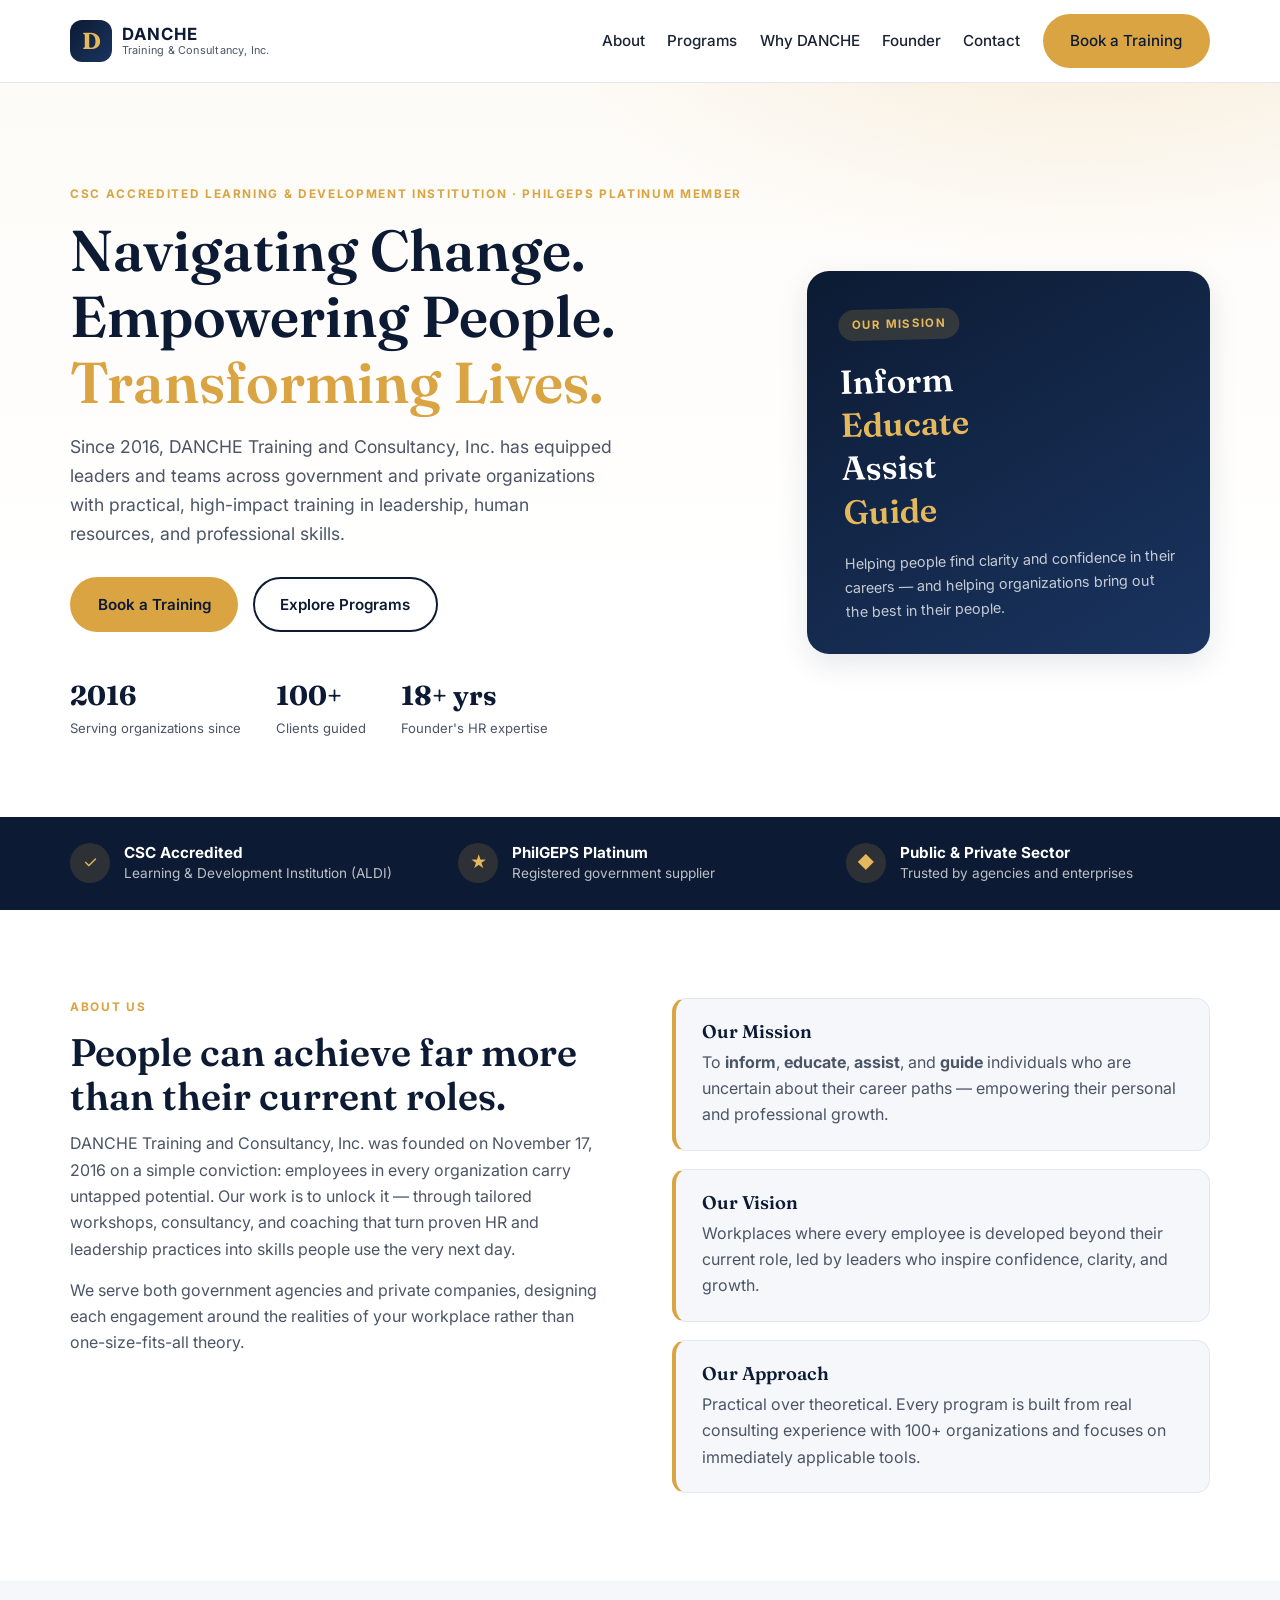
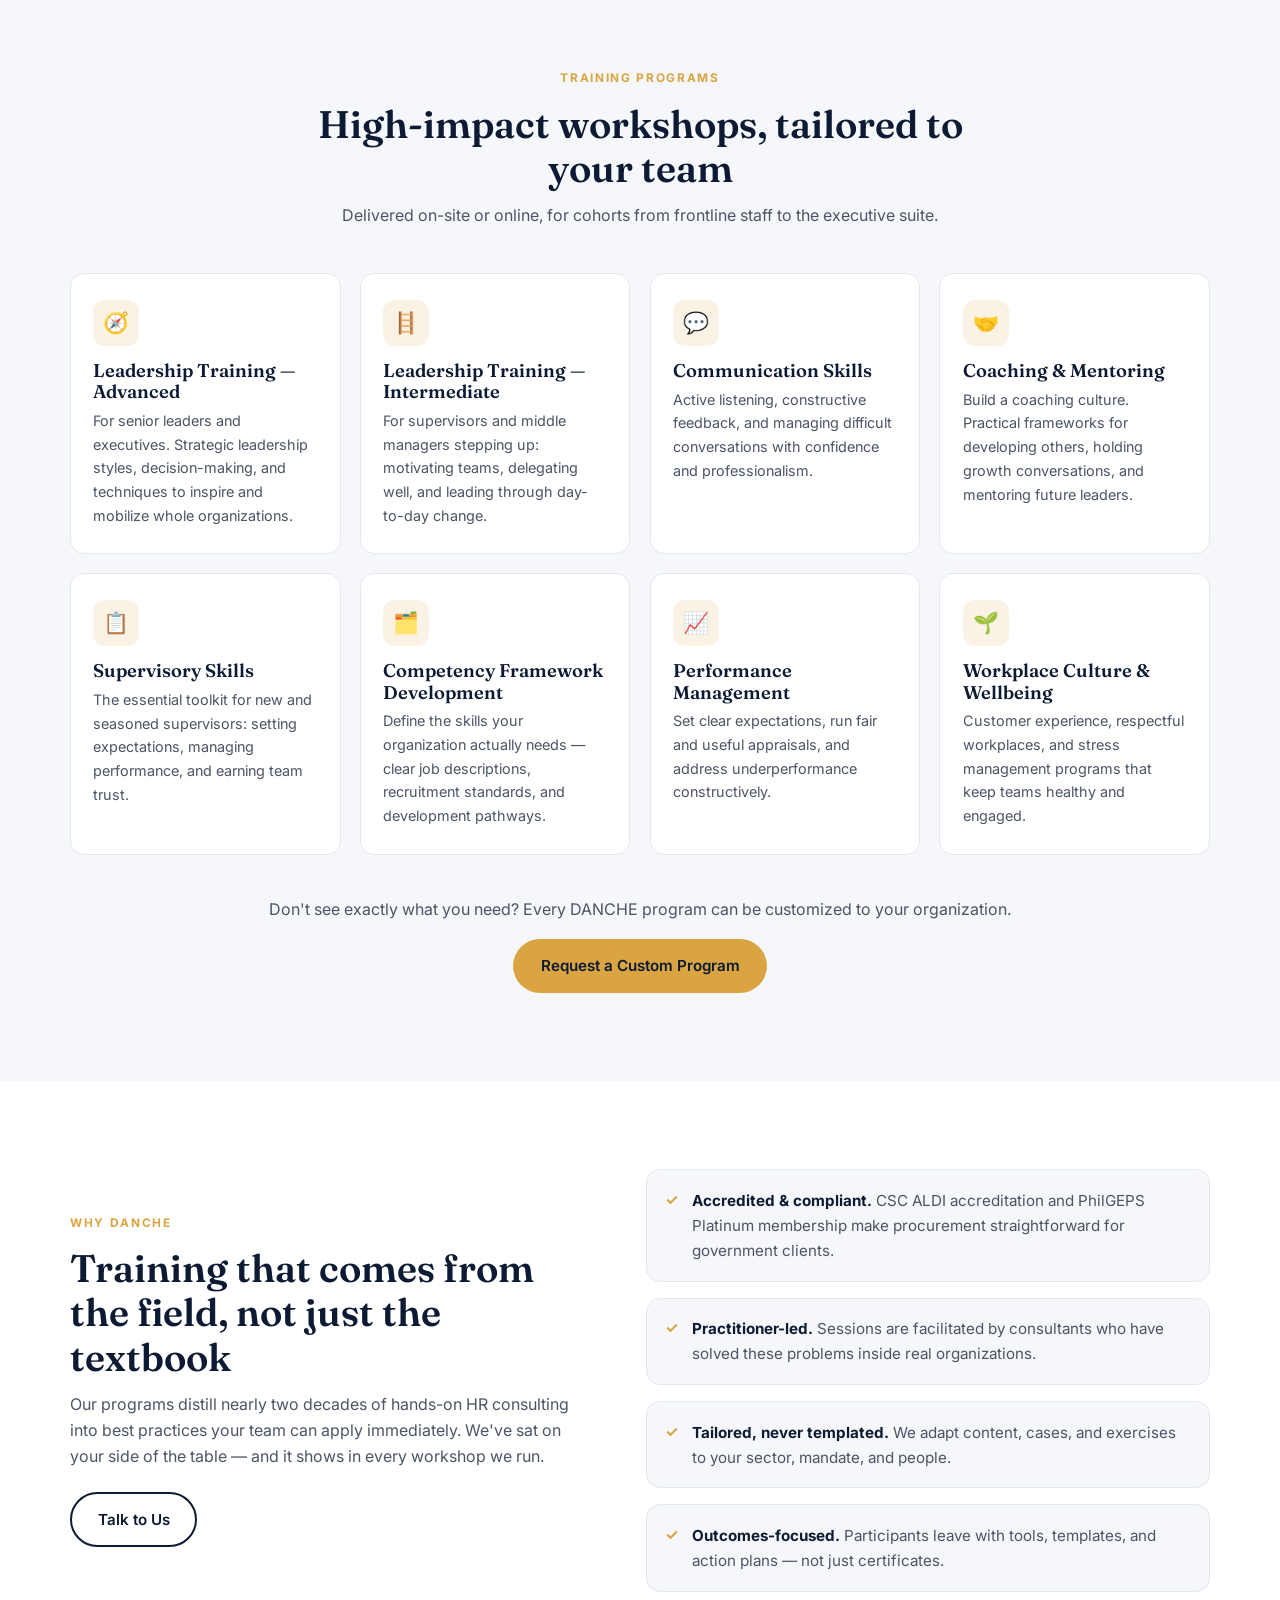
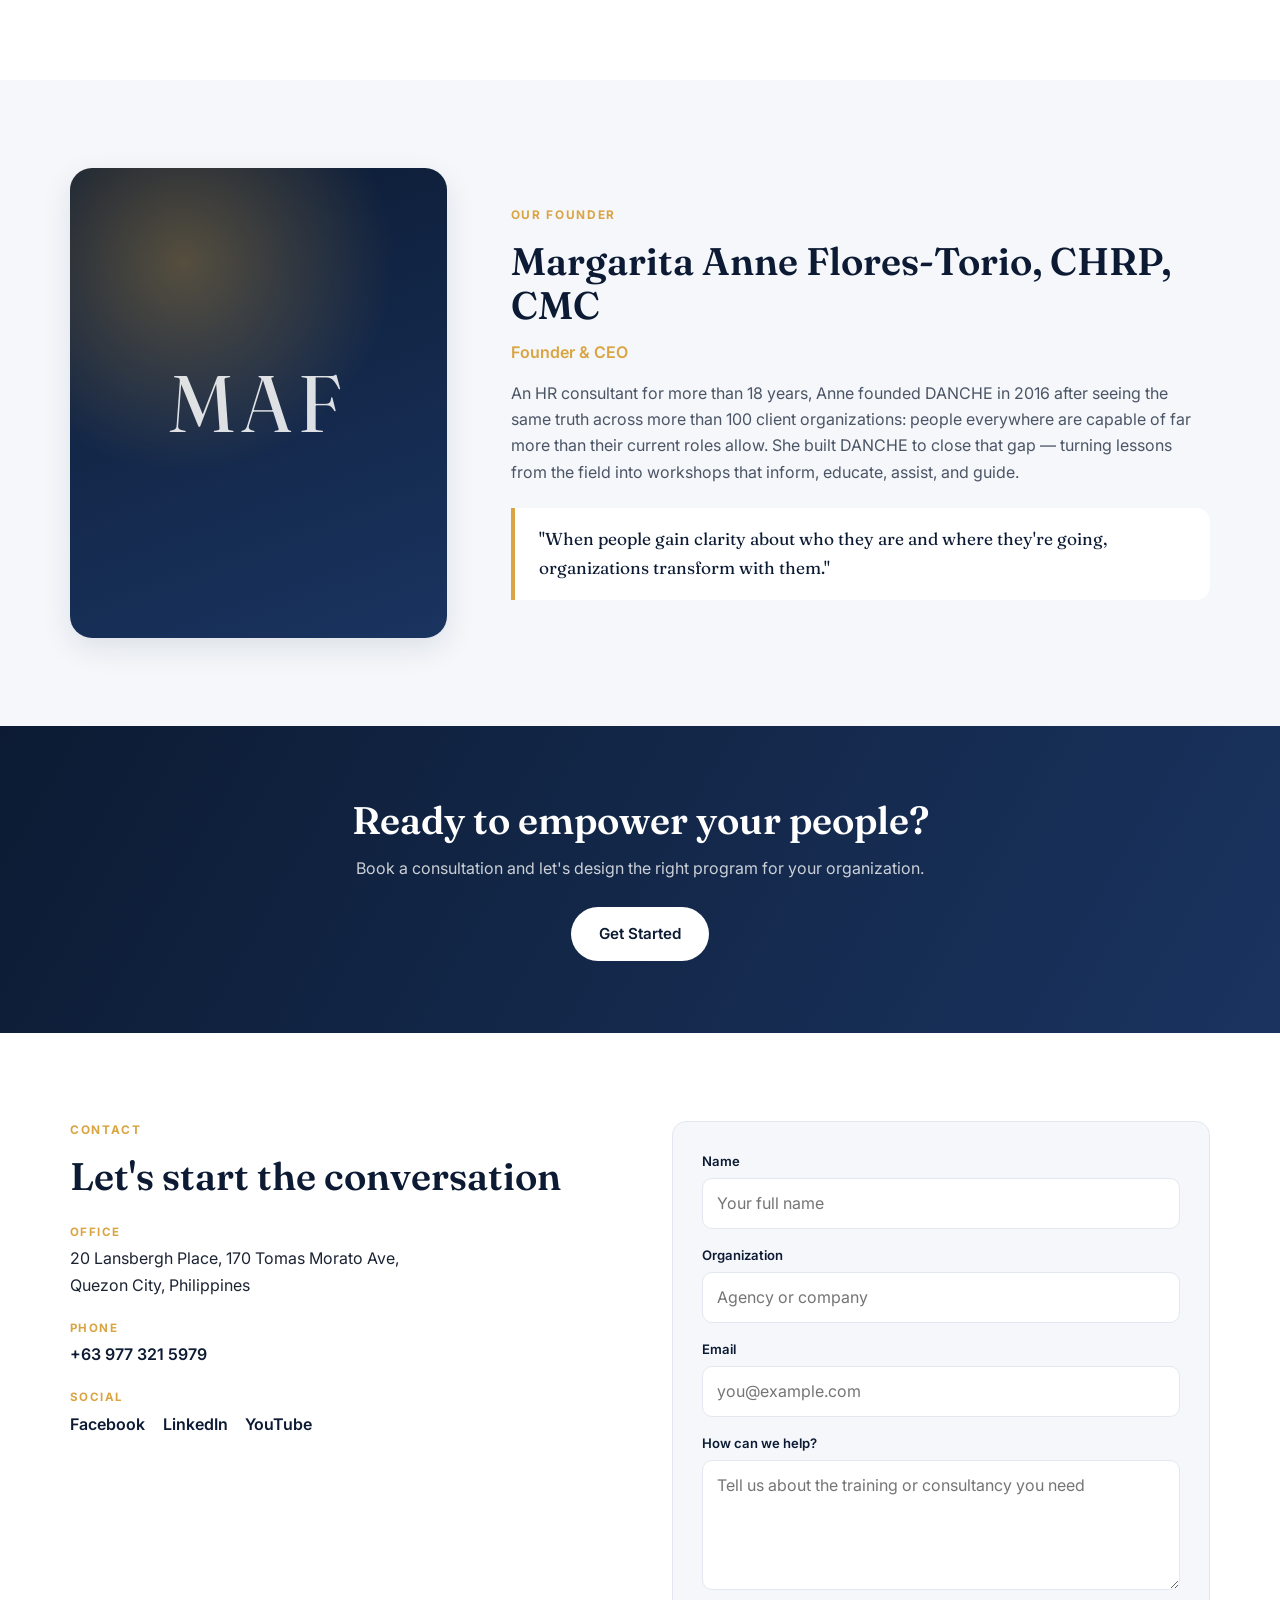
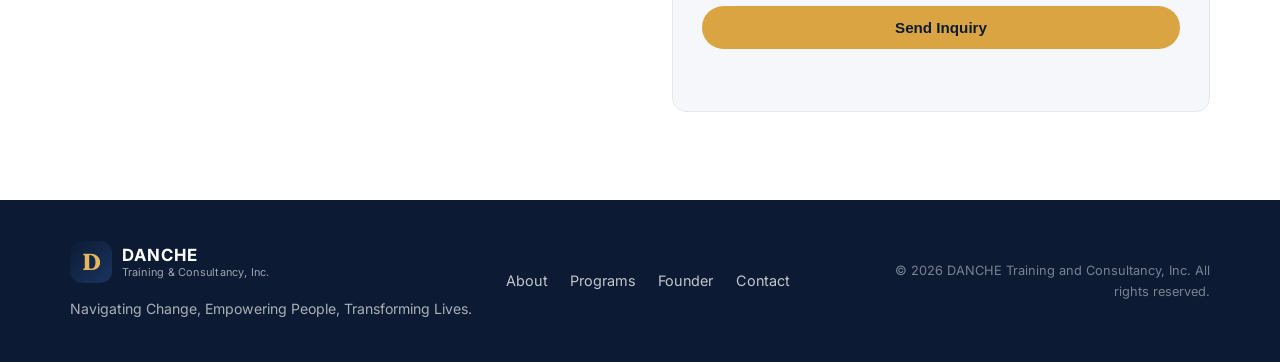
==== index.html @ 42c895ca "Recreate dancheinc.com as a modern, professional static site Rebuilds the DANCHE Training & Consulta" ====
<!DOCTYPE html>
<html lang="en">
<head>
  <meta charset="UTF-8" />
  <meta name="viewport" content="width=device-width, initial-scale=1.0" />
  <title>DANCHE Training &amp; Consultancy, Inc. — Navigating Change, Empowering People, Transforming Lives</title>
  <meta name="description" content="DANCHE Training and Consultancy, Inc. is a CSC Accredited Learning and Development Institution delivering leadership, HR, and professional skills training for government and private organizations in the Philippines since 2016." />
  <link rel="preconnect" href="https://fonts.googleapis.com" />
  <link rel="preconnect" href="https://fonts.gstatic.com" crossorigin />
  <link href="https://fonts.googleapis.com/css2?family=Fraunces:opsz,wght@9..144,500;9..144,600;9..144,700&family=Inter:wght@400;500;600;700&display=swap" rel="stylesheet" />
  <link rel="stylesheet" href="css/styles.css" />
  <link rel="icon" type="image/svg+xml" href="assets/favicon.svg" />
</head>
<body>

  <!-- ====== Header / Navigation ====== -->
  <header class="site-header" id="top">
    <div class="container nav-wrap">
      <a class="brand" href="#top" aria-label="DANCHE Training and Consultancy home">
        <span class="brand-mark" aria-hidden="true">D</span>
        <span class="brand-text">
          <strong>DANCHE</strong>
          <small>Training &amp; Consultancy, Inc.</small>
        </span>
      </a>

      <nav class="site-nav" id="site-nav" aria-label="Primary">
        <a href="#about">About</a>
        <a href="#programs">Programs</a>
        <a href="#why-danche">Why DANCHE</a>
        <a href="#founder">Founder</a>
        <a href="#contact">Contact</a>
        <a href="#contact" class="btn btn-primary nav-cta">Book a Training</a>
      </nav>

      <button class="nav-toggle" id="nav-toggle" aria-expanded="false" aria-controls="site-nav" aria-label="Toggle navigation">
        <span></span><span></span><span></span>
      </button>
    </div>
  </header>

  <main>
    <!-- ====== Hero ====== -->
    <section class="hero">
      <div class="container hero-grid">
        <div class="hero-copy reveal">
          <p class="eyebrow">CSC Accredited Learning &amp; Development Institution · PhilGEPS Platinum Member</p>
          <h1>Navigating Change.<br />Empowering People.<br /><span class="accent">Transforming Lives.</span></h1>
          <p class="lead">
            Since 2016, DANCHE Training and Consultancy, Inc. has equipped leaders and teams across
            government and private organizations with practical, high-impact training in leadership,
            human resources, and professional skills.
          </p>
          <div class="hero-actions">
            <a href="#contact" class="btn btn-primary">Book a Training</a>
            <a href="#programs" class="btn btn-ghost">Explore Programs</a>
          </div>
          <ul class="hero-stats" aria-label="Company highlights">
            <li><strong>2016</strong><span>Serving organizations since</span></li>
            <li><strong>100+</strong><span>Clients guided</span></li>
            <li><strong>18+ yrs</strong><span>Founder's HR expertise</span></li>
          </ul>
        </div>
        <div class="hero-card reveal" aria-hidden="true">
          <div class="hero-card-inner">
            <span class="hero-badge">Our Mission</span>
            <p class="hero-card-words">
              <span>Inform</span><span>Educate</span><span>Assist</span><span>Guide</span>
            </p>
            <p class="hero-card-note">Helping people find clarity and confidence in their careers — and helping organizations bring out the best in their people.</p>
          </div>
        </div>
      </div>
    </section>

    <!-- ====== Trust bar ====== -->
    <section class="trustbar" aria-label="Credentials">
      <div class="container trustbar-items">
        <div class="trust-item reveal">
          <span class="trust-icon" aria-hidden="true">✓</span>
          <p><strong>CSC Accredited</strong><br />Learning &amp; Development Institution (ALDI)</p>
        </div>
        <div class="trust-item reveal">
          <span class="trust-icon" aria-hidden="true">★</span>
          <p><strong>PhilGEPS Platinum</strong><br />Registered government supplier</p>
        </div>
        <div class="trust-item reveal">
          <span class="trust-icon" aria-hidden="true">◆</span>
          <p><strong>Public &amp; Private Sector</strong><br />Trusted by agencies and enterprises</p>
        </div>
      </div>
    </section>

    <!-- ====== About ====== -->
    <section class="section" id="about">
      <div class="container about-grid">
        <div class="reveal">
          <p class="eyebrow">About Us</p>
          <h2>People can achieve far more than their current roles.</h2>
          <p>
            DANCHE Training and Consultancy, Inc. was founded on November 17, 2016 on a simple
            conviction: employees in every organization carry untapped potential. Our work is to
            unlock it — through tailored workshops, consultancy, and coaching that turn proven HR
            and leadership practices into skills people use the very next day.
          </p>
          <p>
            We serve both government agencies and private companies, designing each engagement
            around the realities of your workplace rather than one-size-fits-all theory.
          </p>
        </div>
        <div class="mv-cards">
          <article class="mv-card reveal">
            <h3>Our Mission</h3>
            <p>To <strong>inform</strong>, <strong>educate</strong>, <strong>assist</strong>, and <strong>guide</strong> individuals who are uncertain about their career paths — empowering their personal and professional growth.</p>
          </article>
          <article class="mv-card reveal">
            <h3>Our Vision</h3>
            <p>Workplaces where every employee is developed beyond their current role, led by leaders who inspire confidence, clarity, and growth.</p>
          </article>
          <article class="mv-card reveal">
            <h3>Our Approach</h3>
            <p>Practical over theoretical. Every program is built from real consulting experience with 100+ organizations and focuses on immediately applicable tools.</p>
          </article>
        </div>
      </div>
    </section>

    <!-- ====== Programs ====== -->
    <section class="section section-alt" id="programs">
      <div class="container">
        <div class="section-head reveal">
          <p class="eyebrow">Training Programs</p>
          <h2>High-impact workshops, tailored to your team</h2>
          <p class="section-sub">Delivered on-site or online, for cohorts from frontline staff to the executive suite.</p>
        </div>

        <div class="program-grid">
          <article class="program-card reveal">
            <span class="program-icon" aria-hidden="true">🧭</span>
            <h3>Leadership Training — Advanced</h3>
            <p>For senior leaders and executives. Strategic leadership styles, decision-making, and techniques to inspire and mobilize whole organizations.</p>
          </article>
          <article class="program-card reveal">
            <span class="program-icon" aria-hidden="true">🪜</span>
            <h3>Leadership Training — Intermediate</h3>
            <p>For supervisors and middle managers stepping up: motivating teams, delegating well, and leading through day-to-day change.</p>
          </article>
          <article class="program-card reveal">
            <span class="program-icon" aria-hidden="true">💬</span>
            <h3>Communication Skills</h3>
            <p>Active listening, constructive feedback, and managing difficult conversations with confidence and professionalism.</p>
          </article>
          <article class="program-card reveal">
            <span class="program-icon" aria-hidden="true">🤝</span>
            <h3>Coaching &amp; Mentoring</h3>
            <p>Build a coaching culture. Practical frameworks for developing others, holding growth conversations, and mentoring future leaders.</p>
          </article>
          <article class="program-card reveal">
            <span class="program-icon" aria-hidden="true">📋</span>
            <h3>Supervisory Skills</h3>
            <p>The essential toolkit for new and seasoned supervisors: setting expectations, managing performance, and earning team trust.</p>
          </article>
          <article class="program-card reveal">
            <span class="program-icon" aria-hidden="true">🗂️</span>
            <h3>Competency Framework Development</h3>
            <p>Define the skills your organization actually needs — clear job descriptions, recruitment standards, and development pathways.</p>
          </article>
          <article class="program-card reveal">
            <span class="program-icon" aria-hidden="true">📈</span>
            <h3>Performance Management</h3>
            <p>Set clear expectations, run fair and useful appraisals, and address underperformance constructively.</p>
          </article>
          <article class="program-card reveal">
            <span class="program-icon" aria-hidden="true">🌱</span>
            <h3>Workplace Culture &amp; Wellbeing</h3>
            <p>Customer experience, respectful workplaces, and stress management programs that keep teams healthy and engaged.</p>
          </article>
        </div>

        <div class="section-cta reveal">
          <p>Don't see exactly what you need? Every DANCHE program can be customized to your organization.</p>
          <a href="#contact" class="btn btn-primary">Request a Custom Program</a>
        </div>
      </div>
    </section>

    <!-- ====== Why DANCHE ====== -->
    <section class="section" id="why-danche">
      <div class="container why-grid">
        <div class="reveal">
          <p class="eyebrow">Why DANCHE</p>
          <h2>Training that comes from the field, not just the textbook</h2>
          <p>
            Our programs distill nearly two decades of hands-on HR consulting into best practices
            your team can apply immediately. We've sat on your side of the table — and it shows in
            every workshop we run.
          </p>
          <a href="#contact" class="btn btn-ghost">Talk to Us</a>
        </div>
        <ul class="why-list">
          <li class="reveal"><strong>Accredited &amp; compliant.</strong> CSC ALDI accreditation and PhilGEPS Platinum membership make procurement straightforward for government clients.</li>
          <li class="reveal"><strong>Practitioner-led.</strong> Sessions are facilitated by consultants who have solved these problems inside real organizations.</li>
          <li class="reveal"><strong>Tailored, never templated.</strong> We adapt content, cases, and exercises to your sector, mandate, and people.</li>
          <li class="reveal"><strong>Outcomes-focused.</strong> Participants leave with tools, templates, and action plans — not just certificates.</li>
        </ul>
      </div>
    </section>

    <!-- ====== Founder ====== -->
    <section class="section section-alt" id="founder">
      <div class="container founder-grid">
        <div class="founder-photo reveal" aria-hidden="true">
          <div class="founder-initials">MAF</div>
        </div>
        <div class="reveal">
          <p class="eyebrow">Our Founder</p>
          <h2>Margarita Anne Flores-Torio, CHRP, CMC</h2>
          <p class="founder-role">Founder &amp; CEO</p>
          <p>
            An HR consultant for more than 18 years, Anne founded DANCHE in 2016 after seeing the
            same truth across more than 100 client organizations: people everywhere are capable of
            far more than their current roles allow. She built DANCHE to close that gap — turning
            lessons from the field into workshops that inform, educate, assist, and guide.
          </p>
          <blockquote class="founder-quote">
            "When people gain clarity about who they are and where they're going, organizations transform with them."
          </blockquote>
        </div>
      </div>
    </section>

    <!-- ====== CTA band ====== -->
    <section class="cta-band">
      <div class="container cta-band-inner reveal">
        <h2>Ready to empower your people?</h2>
        <p>Book a consultation and let's design the right program for your organization.</p>
        <a href="#contact" class="btn btn-light">Get Started</a>
      </div>
    </section>

    <!-- ====== Contact ====== -->
    <section class="section" id="contact">
      <div class="container contact-grid">
        <div class="reveal">
          <p class="eyebrow">Contact</p>
          <h2>Let's start the conversation</h2>
          <ul class="contact-list">
            <li>
              <span class="contact-label">Office</span>
              <span>20 Lansbergh Place, 170 Tomas Morato Ave,<br />Quezon City, Philippines</span>
            </li>
            <li>
              <span class="contact-label">Phone</span>
              <a href="tel:+639773215979">+63 977 321 5979</a>
            </li>
            <li>
              <span class="contact-label">Social</span>
              <span class="contact-social">
                <a href="https://www.facebook.com/dancheinc/" target="_blank" rel="noopener">Facebook</a>
                <a href="https://ph.linkedin.com/company/danche-training-and-consultancy-inc" target="_blank" rel="noopener">LinkedIn</a>
                <a href="https://www.youtube.com/@danchetrainingandconsultan1624" target="_blank" rel="noopener">YouTube</a>
              </span>
            </li>
          </ul>
        </div>

        <form class="contact-form reveal" id="contact-form" novalidate>
          <div class="form-row">
            <label for="cf-name">Name</label>
            <input id="cf-name" name="name" type="text" autocomplete="name" required placeholder="Your full name" />
          </div>
          <div class="form-row">
            <label for="cf-org">Organization</label>
            <input id="cf-org" name="organization" type="text" autocomplete="organization" placeholder="Agency or company" />
          </div>
          <div class="form-row">
            <label for="cf-email">Email</label>
            <input id="cf-email" name="email" type="email" autocomplete="email" required placeholder="you@example.com" />
          </div>
          <div class="form-row">
            <label for="cf-message">How can we help?</label>
            <textarea id="cf-message" name="message" rows="4" required placeholder="Tell us about the training or consultancy you need"></textarea>
          </div>
          <button type="submit" class="btn btn-primary btn-block">Send Inquiry</button>
          <p class="form-status" id="form-status" role="status" aria-live="polite"></p>
        </form>
      </div>
    </section>
  </main>

  <!-- ====== Footer ====== -->
  <footer class="site-footer">
    <div class="container footer-grid">
      <div>
        <a class="brand brand-footer" href="#top">
          <span class="brand-mark" aria-hidden="true">D</span>
          <span class="brand-text"><strong>DANCHE</strong><small>Training &amp; Consultancy, Inc.</small></span>
        </a>
        <p class="footer-tagline">Navigating Change, Empowering People, Transforming Lives.</p>
      </div>
      <nav class="footer-nav" aria-label="Footer">
        <a href="#about">About</a>
        <a href="#programs">Programs</a>
        <a href="#founder">Founder</a>
        <a href="#contact">Contact</a>
      </nav>
      <p class="footer-legal">© <span id="year"></span> DANCHE Training and Consultancy, Inc. All rights reserved.</p>
    </div>
  </footer>

  <script src="js/main.js"></script>
</body>
</html>
---- css/styles.css ----
/* ==========================================================================
   DANCHE Training & Consultancy — modern redesign
   ========================================================================== */

:root {
  --navy-900: #0c1b33;
  --navy-800: #122647;
  --navy-700: #1a3460;
  --gold-500: #d9a441;
  --gold-400: #e6b85c;
  --ink: #1c2333;
  --ink-soft: #4b5565;
  --paper: #ffffff;
  --paper-alt: #f5f7fb;
  --line: #e3e8f0;
  --radius: 14px;
  --shadow: 0 10px 30px rgba(12, 27, 51, 0.10);
  --font-display: "Fraunces", Georgia, serif;
  --font-body: "Inter", system-ui, -apple-system, sans-serif;
}

* { box-sizing: border-box; margin: 0; padding: 0; }

html { scroll-behavior: smooth; }

body {
  font-family: var(--font-body);
  color: var(--ink);
  background: var(--paper);
  line-height: 1.65;
  -webkit-font-smoothing: antialiased;
}

img { max-width: 100%; display: block; }

.container {
  width: min(1140px, 92%);
  margin-inline: auto;
}

/* ---------- Typography ---------- */

h1, h2, h3 {
  font-family: var(--font-display);
  line-height: 1.15;
  color: var(--navy-900);
  font-weight: 600;
}

h1 { font-size: clamp(2.2rem, 5vw, 3.6rem); }
h2 { font-size: clamp(1.6rem, 3.4vw, 2.4rem); margin-bottom: 0.75rem; }
h3 { font-size: 1.15rem; margin-bottom: 0.4rem; }

p { color: var(--ink-soft); }
p + p { margin-top: 0.9rem; }

.eyebrow {
  text-transform: uppercase;
  letter-spacing: 0.14em;
  font-size: 0.74rem;
  font-weight: 700;
  color: var(--gold-500);
  margin-bottom: 0.8rem;
}

.accent { color: var(--gold-500); }

.lead { font-size: 1.1rem; margin-top: 1rem; max-width: 34rem; }

/* ---------- Buttons ---------- */

.btn {
  display: inline-block;
  padding: 0.8rem 1.6rem;
  border-radius: 999px;
  font-weight: 600;
  font-size: 0.95rem;
  text-decoration: none;
  border: 2px solid transparent;
  cursor: pointer;
  transition: transform 0.15s ease, box-shadow 0.15s ease, background 0.15s ease, color 0.15s ease;
}

.btn:hover { transform: translateY(-2px); }

.btn-primary {
  background: var(--gold-500);
  color: var(--navy-900);
}
.btn-primary:hover { background: var(--gold-400); box-shadow: 0 8px 20px rgba(217, 164, 65, 0.35); }

.btn-ghost {
  border-color: var(--navy-900);
  color: var(--navy-900);
  background: transparent;
}
.btn-ghost:hover { background: var(--navy-900); color: #fff; }

.btn-light {
  background: #fff;
  color: var(--navy-900);
}
.btn-light:hover { box-shadow: 0 8px 20px rgba(255, 255, 255, 0.25); }

.btn-block { width: 100%; border: 0; }

/* ---------- Header / nav ---------- */

.site-header {
  position: sticky;
  top: 0;
  z-index: 50;
  background: rgba(255, 255, 255, 0.92);
  backdrop-filter: blur(10px);
  border-bottom: 1px solid var(--line);
}

.nav-wrap {
  display: flex;
  align-items: center;
  justify-content: space-between;
  padding-block: 0.85rem;
  gap: 1rem;
}

.brand {
  display: flex;
  align-items: center;
  gap: 0.6rem;
  text-decoration: none;
  color: var(--navy-900);
}

.brand-mark {
  display: grid;
  place-items: center;
  width: 42px;
  height: 42px;
  border-radius: 12px;
  background: linear-gradient(135deg, var(--navy-900), var(--navy-700));
  color: var(--gold-400);
  font-family: var(--font-display);
  font-size: 1.45rem;
  font-weight: 700;
}

.brand-text { display: flex; flex-direction: column; line-height: 1.15; }
.brand-text strong { letter-spacing: 0.06em; font-size: 1.05rem; }
.brand-text small { font-size: 0.68rem; color: var(--ink-soft); letter-spacing: 0.02em; }

.site-nav {
  display: flex;
  align-items: center;
  gap: 1.4rem;
}

.site-nav a {
  text-decoration: none;
  color: var(--ink);
  font-weight: 500;
  font-size: 0.95rem;
}
.site-nav a:hover { color: var(--gold-500); }

.nav-cta { color: var(--navy-900) !important; }

.nav-toggle {
  display: none;
  flex-direction: column;
  gap: 5px;
  background: none;
  border: 0;
  padding: 6px;
  cursor: pointer;
}
.nav-toggle span {
  width: 24px;
  height: 2.5px;
  background: var(--navy-900);
  border-radius: 2px;
  transition: transform 0.2s ease, opacity 0.2s ease;
}

/* ---------- Hero ---------- */

.hero {
  background:
    radial-gradient(900px 420px at 85% -10%, rgba(217, 164, 65, 0.16), transparent 60%),
    linear-gradient(180deg, #fdfbf7 0%, #ffffff 70%);
  padding: clamp(3.5rem, 8vw, 6.5rem) 0 clamp(3rem, 6vw, 5rem);
}

.hero-grid {
  display: grid;
  grid-template-columns: 1.25fr 0.75fr;
  gap: clamp(2rem, 5vw, 4rem);
  align-items: center;
}

.hero-actions {
  display: flex;
  flex-wrap: wrap;
  gap: 0.9rem;
  margin-top: 1.8rem;
}

.hero-stats {
  display: flex;
  gap: 2.2rem;
  list-style: none;
  margin-top: 2.6rem;
  flex-wrap: wrap;
}

.hero-stats li { display: flex; flex-direction: column; }
.hero-stats strong {
  font-family: var(--font-display);
  font-size: 1.7rem;
  color: var(--navy-900);
}
.hero-stats span { font-size: 0.82rem; color: var(--ink-soft); }

.hero-card {
  background: linear-gradient(150deg, var(--navy-900), var(--navy-700));
  border-radius: 22px;
  padding: 2.2rem;
  box-shadow: var(--shadow);
  transform: rotate(1.5deg);
}

.hero-card-inner { transform: rotate(-1.5deg); }

.hero-badge {
  display: inline-block;
  background: rgba(217, 164, 65, 0.18);
  color: var(--gold-400);
  font-size: 0.72rem;
  font-weight: 700;
  letter-spacing: 0.12em;
  text-transform: uppercase;
  padding: 0.35rem 0.85rem;
  border-radius: 999px;
}

.hero-card-words {
  display: flex;
  flex-direction: column;
  margin: 1.2rem 0;
}

.hero-card-words span {
  font-family: var(--font-display);
  font-size: clamp(1.6rem, 2.6vw, 2.1rem);
  font-weight: 600;
  color: #fff;
  line-height: 1.3;
}
.hero-card-words span:nth-child(even) { color: var(--gold-400); }

.hero-card-note { color: rgba(255, 255, 255, 0.75); font-size: 0.9rem; }

/* ---------- Trust bar ---------- */

.trustbar {
  background: var(--navy-900);
  padding: 1.6rem 0;
}

.trustbar-items {
  display: grid;
  grid-template-columns: repeat(3, 1fr);
  gap: 1.5rem;
}

.trust-item {
  display: flex;
  align-items: center;
  gap: 0.9rem;
}

.trust-icon {
  display: grid;
  place-items: center;
  width: 40px;
  height: 40px;
  flex: none;
  border-radius: 50%;
  background: rgba(217, 164, 65, 0.16);
  color: var(--gold-400);
  font-size: 1.05rem;
}

.trust-item p { color: rgba(255, 255, 255, 0.72); font-size: 0.85rem; line-height: 1.45; }
.trust-item strong { color: #fff; font-size: 0.95rem; }

/* ---------- Sections ---------- */

.section { padding: clamp(3.5rem, 7vw, 5.5rem) 0; }
.section-alt { background: var(--paper-alt); }

.section-head {
  max-width: 46rem;
  margin: 0 auto 2.8rem;
  text-align: center;
}
.section-sub { margin-top: 0.4rem; }

.section-cta {
  text-align: center;
  margin-top: 2.6rem;
}
.section-cta p { margin-bottom: 1rem; }

/* ---------- About ---------- */

.about-grid {
  display: grid;
  grid-template-columns: 1fr 1fr;
  gap: clamp(2rem, 5vw, 4rem);
  align-items: start;
}

.mv-cards { display: grid; gap: 1.1rem; }

.mv-card {
  background: var(--paper-alt);
  border: 1px solid var(--line);
  border-left: 4px solid var(--gold-500);
  border-radius: var(--radius);
  padding: 1.4rem 1.6rem;
}

/* ---------- Programs ---------- */

.program-grid {
  display: grid;
  grid-template-columns: repeat(4, 1fr);
  gap: 1.2rem;
}

.program-card {
  background: #fff;
  border: 1px solid var(--line);
  border-radius: var(--radius);
  padding: 1.6rem 1.4rem;
  transition: transform 0.2s ease, box-shadow 0.2s ease;
}

.program-card:hover {
  transform: translateY(-5px);
  box-shadow: var(--shadow);
}

.program-icon {
  display: inline-grid;
  place-items: center;
  width: 46px;
  height: 46px;
  border-radius: 12px;
  background: rgba(217, 164, 65, 0.14);
  font-size: 1.3rem;
  margin-bottom: 0.9rem;
}

.program-card p { font-size: 0.9rem; }

/* ---------- Why DANCHE ---------- */

.why-grid {
  display: grid;
  grid-template-columns: 1fr 1.1fr;
  gap: clamp(2rem, 5vw, 4rem);
  align-items: center;
}

.why-grid .btn { margin-top: 1.4rem; }

.why-list {
  list-style: none;
  display: grid;
  gap: 1rem;
}

.why-list li {
  background: var(--paper-alt);
  border: 1px solid var(--line);
  border-radius: var(--radius);
  padding: 1.1rem 1.4rem;
  color: var(--ink-soft);
  font-size: 0.95rem;
  position: relative;
  padding-left: 2.8rem;
}

.why-list li::before {
  content: "✓";
  position: absolute;
  left: 1.1rem;
  top: 1.05rem;
  color: var(--gold-500);
  font-weight: 700;
}

.why-list strong { color: var(--navy-900); }

/* ---------- Founder ---------- */

.founder-grid {
  display: grid;
  grid-template-columns: 0.7fr 1.3fr;
  gap: clamp(2rem, 5vw, 4rem);
  align-items: center;
}

.founder-photo {
  aspect-ratio: 4 / 5;
  border-radius: 22px;
  background:
    radial-gradient(300px 300px at 30% 20%, rgba(217, 164, 65, 0.35), transparent 70%),
    linear-gradient(160deg, var(--navy-900), var(--navy-700));
  display: grid;
  place-items: center;
  box-shadow: var(--shadow);
}

.founder-initials {
  font-family: var(--font-display);
  font-size: clamp(3rem, 7vw, 5rem);
  color: rgba(255, 255, 255, 0.85);
  letter-spacing: 0.08em;
}

.founder-role {
  font-weight: 600;
  color: var(--gold-500);
  margin-bottom: 0.9rem;
}

.founder-quote {
  margin-top: 1.4rem;
  padding: 1.1rem 1.5rem;
  border-left: 4px solid var(--gold-500);
  background: #fff;
  border-radius: 0 var(--radius) var(--radius) 0;
  font-family: var(--font-display);
  font-size: 1.08rem;
  color: var(--navy-900);
}

/* ---------- CTA band ---------- */

.cta-band {
  background: linear-gradient(120deg, var(--navy-900), var(--navy-700));
  padding: clamp(3rem, 6vw, 4.5rem) 0;
}

.cta-band-inner { text-align: center; }
.cta-band h2 { color: #fff; }
.cta-band p { color: rgba(255, 255, 255, 0.78); margin: 0.6rem 0 1.6rem; }

/* ---------- Contact ---------- */

.contact-grid {
  display: grid;
  grid-template-columns: 1fr 1fr;
  gap: clamp(2rem, 5vw, 4rem);
  align-items: start;
}

.contact-list {
  list-style: none;
  display: grid;
  gap: 1.3rem;
  margin-top: 1.6rem;
}

.contact-list li { display: grid; gap: 0.2rem; }

.contact-label {
  text-transform: uppercase;
  font-size: 0.72rem;
  font-weight: 700;
  letter-spacing: 0.12em;
  color: var(--gold-500);
}

.contact-list a { color: var(--navy-900); font-weight: 600; text-decoration: none; }
.contact-list a:hover { color: var(--gold-500); }

.contact-social { display: flex; gap: 1.1rem; }

.contact-form {
  background: var(--paper-alt);
  border: 1px solid var(--line);
  border-radius: var(--radius);
  padding: 1.8rem;
  display: grid;
  gap: 1rem;
}

.form-row { display: grid; gap: 0.35rem; }

.form-row label {
  font-size: 0.82rem;
  font-weight: 600;
  color: var(--navy-900);
}

.form-row input,
.form-row textarea {
  font: inherit;
  padding: 0.7rem 0.9rem;
  border-radius: 10px;
  border: 1px solid var(--line);
  background: #fff;
  color: var(--ink);
  resize: vertical;
}

.form-row input:focus,
.form-row textarea:focus {
  outline: 2px solid var(--gold-500);
  outline-offset: 1px;
  border-color: var(--gold-500);
}

.form-status { font-size: 0.88rem; min-height: 1.2em; }
.form-status.ok { color: #1c7d49; }
.form-status.err { color: #b3261e; }

/* ---------- Footer ---------- */

.site-footer {
  background: var(--navy-900);
  padding: 2.6rem 0;
}

.footer-grid {
  display: grid;
  grid-template-columns: 1.2fr 1fr 1fr;
  gap: 2rem;
  align-items: center;
}

.brand-footer .brand-text strong { color: #fff; }
.brand-footer .brand-text small { color: rgba(255, 255, 255, 0.6); }

.footer-tagline {
  color: rgba(255, 255, 255, 0.65);
  font-size: 0.88rem;
  margin-top: 0.9rem;
}

.footer-nav {
  display: flex;
  gap: 1.4rem;
  flex-wrap: wrap;
}

.footer-nav a {
  color: rgba(255, 255, 255, 0.75);
  text-decoration: none;
  font-size: 0.9rem;
}
.footer-nav a:hover { color: var(--gold-400); }

.footer-legal {
  color: rgba(255, 255, 255, 0.45);
  font-size: 0.8rem;
  text-align: right;
}

/* ---------- Reveal animation ---------- */

.reveal {
  opacity: 0;
  transform: translateY(18px);
  transition: opacity 0.6s ease, transform 0.6s ease;
}

.reveal.visible {
  opacity: 1;
  transform: none;
}

@media (prefers-reduced-motion: reduce) {
  html { scroll-behavior: auto; }
  .reveal { opacity: 1; transform: none; transition: none; }
}

/* ---------- Responsive ---------- */

@media (max-width: 980px) {
  .program-grid { grid-template-columns: repeat(2, 1fr); }
  .hero-grid,
  .about-grid,
  .why-grid,
  .founder-grid,
  .contact-grid { grid-template-columns: 1fr; }
  .hero-card { max-width: 420px; }
  .founder-photo { max-width: 340px; }
  .footer-grid { grid-template-columns: 1fr; text-align: left; }
  .footer-legal { text-align: left; }
}

@media (max-width: 720px) {
  .nav-toggle { display: flex; }

  .site-nav {
    position: absolute;
    top: 100%;
    left: 0;
    right: 0;
    background: #fff;
    border-bottom: 1px solid var(--line);
    flex-direction: column;
    align-items: flex-start;
    padding: 1.2rem 4%;
    gap: 1rem;
    display: none;
  }

  .site-nav.open { display: flex; }

  .trustbar-items { grid-template-columns: 1fr; }
  .program-grid { grid-template-columns: 1fr; }
  .hero-stats { gap: 1.4rem; }
}
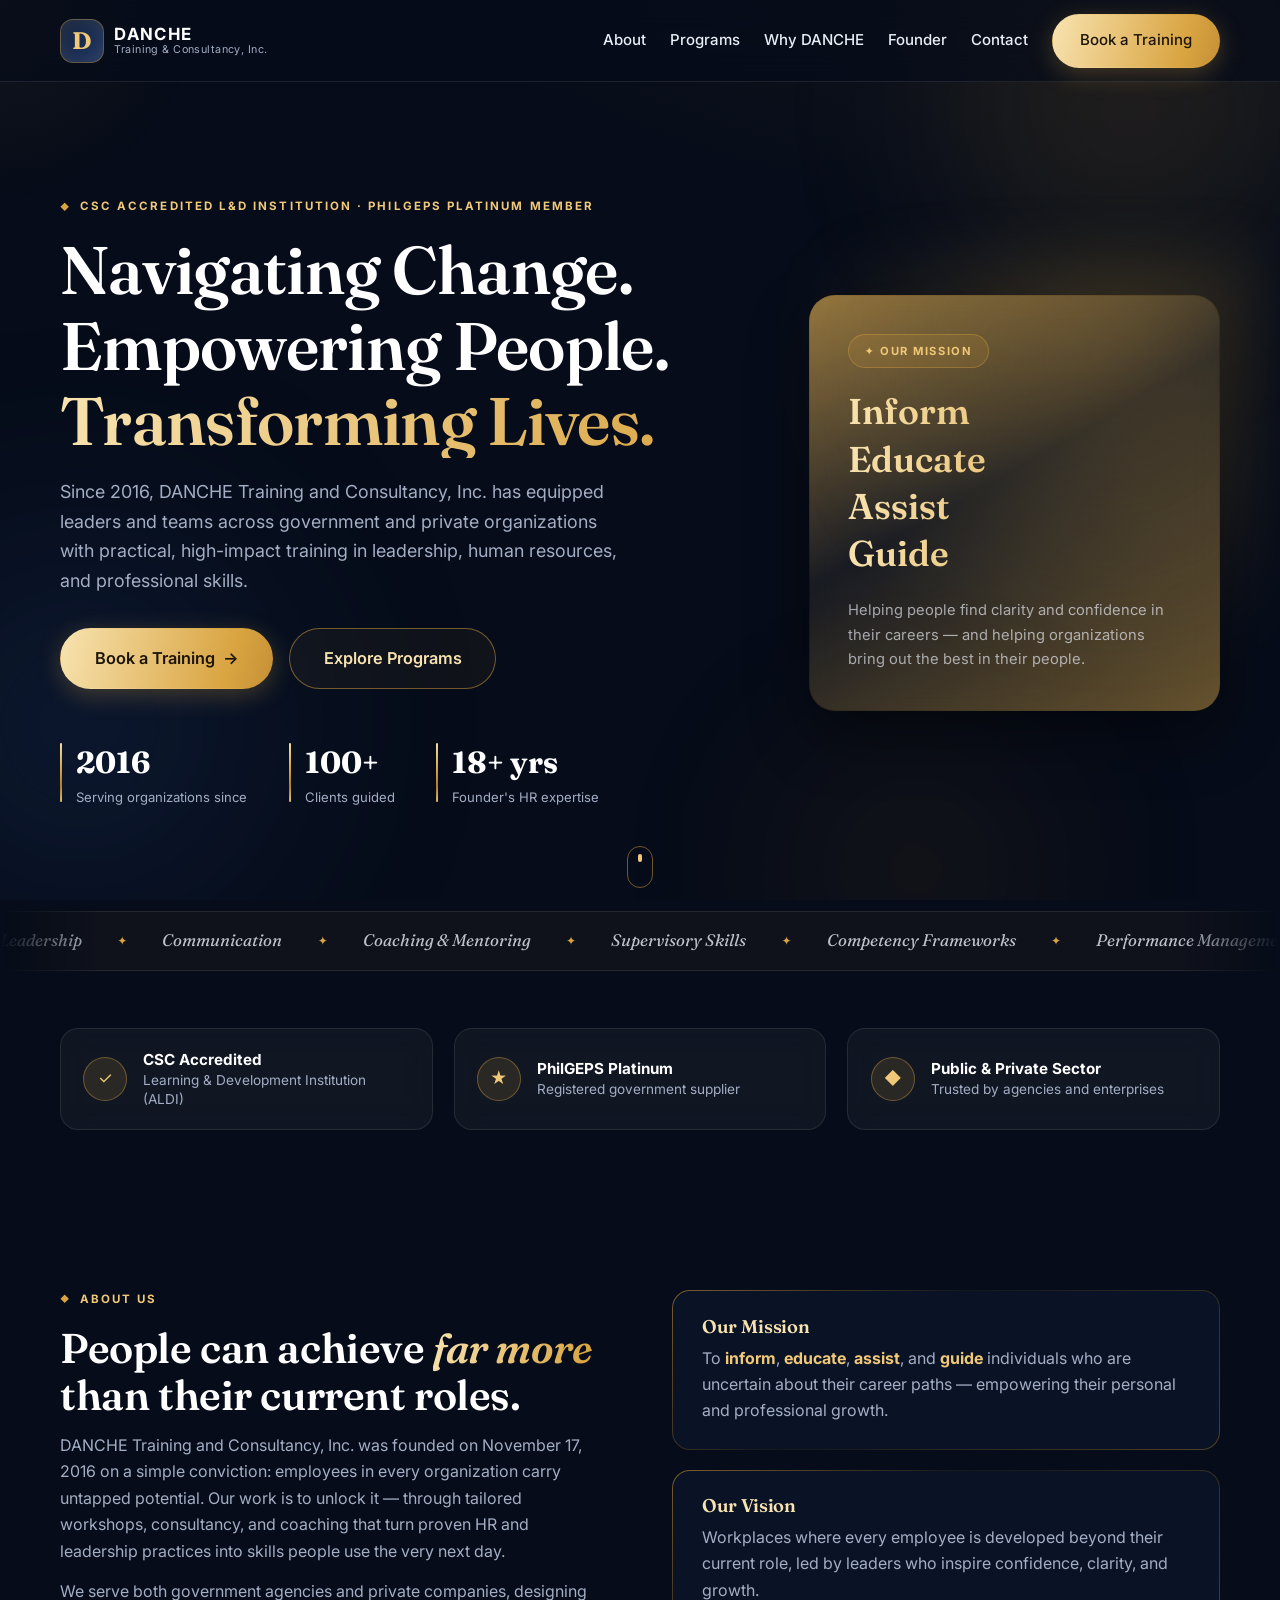
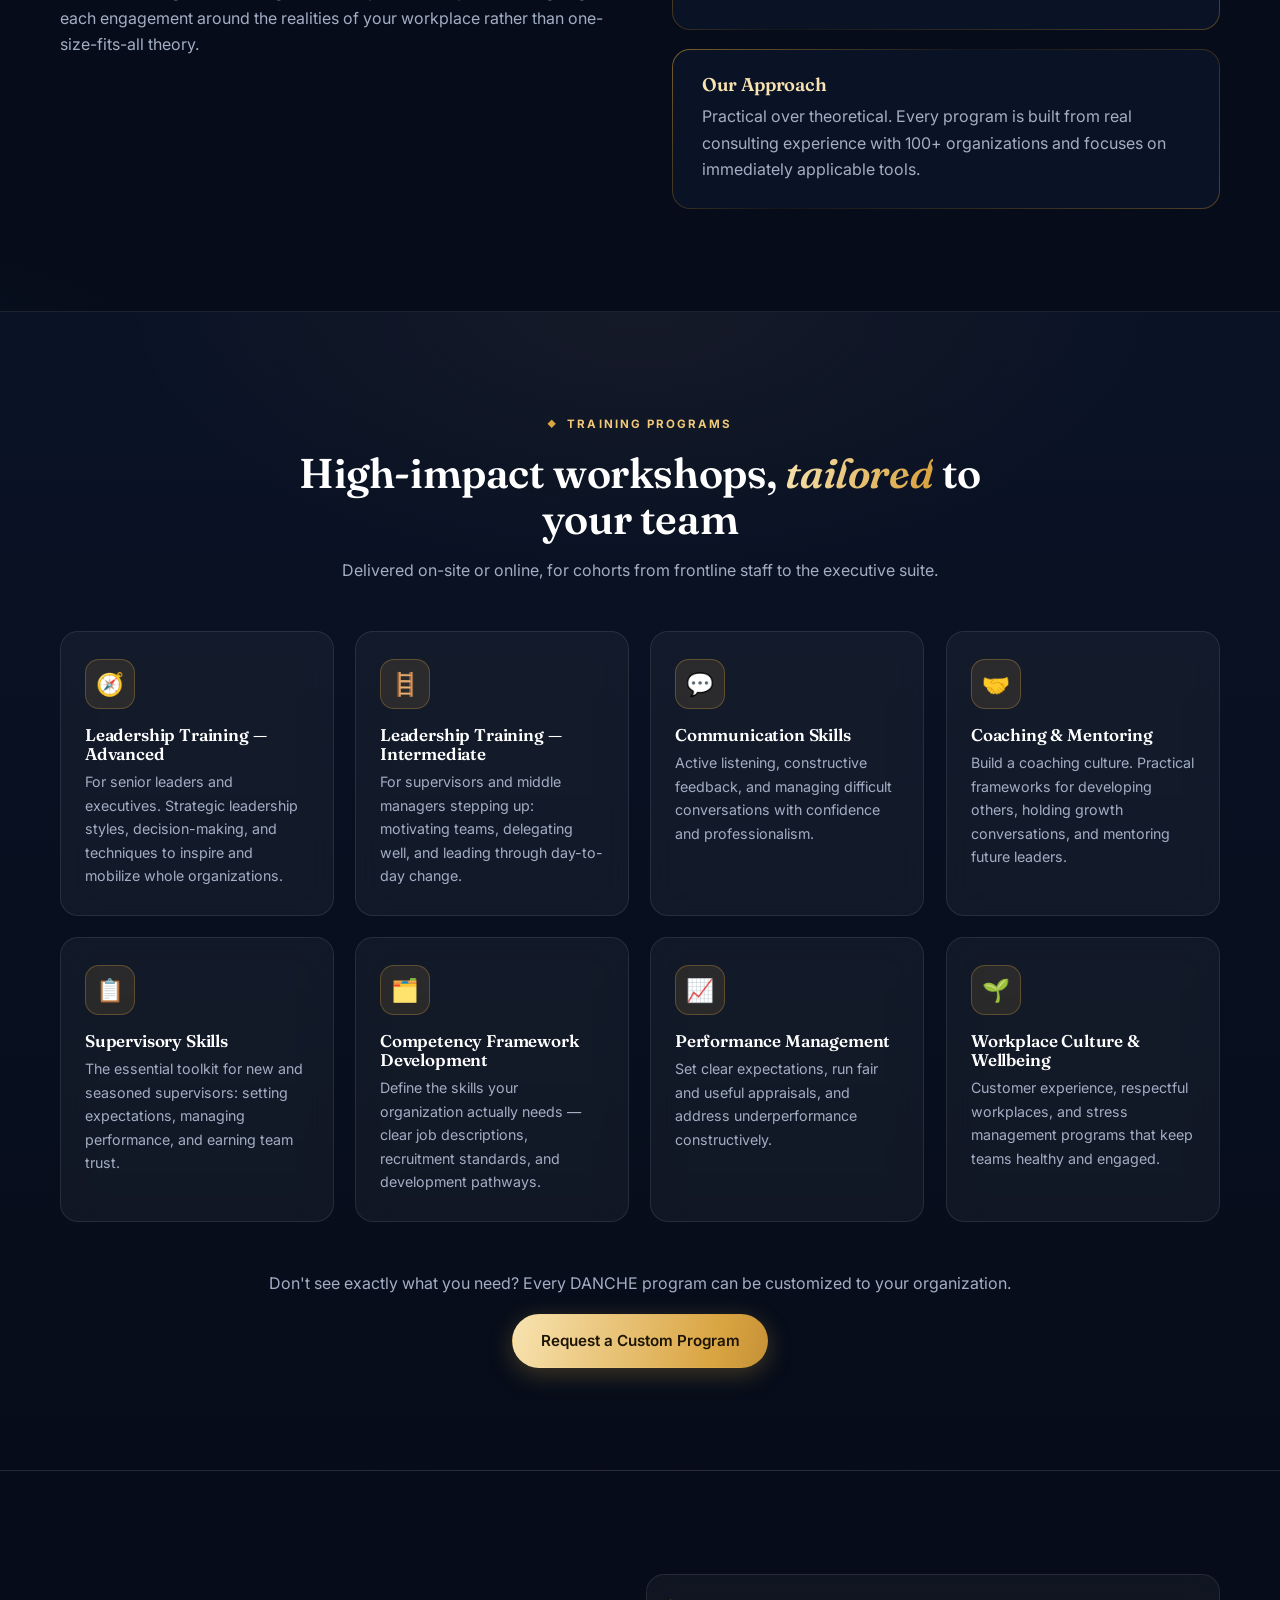
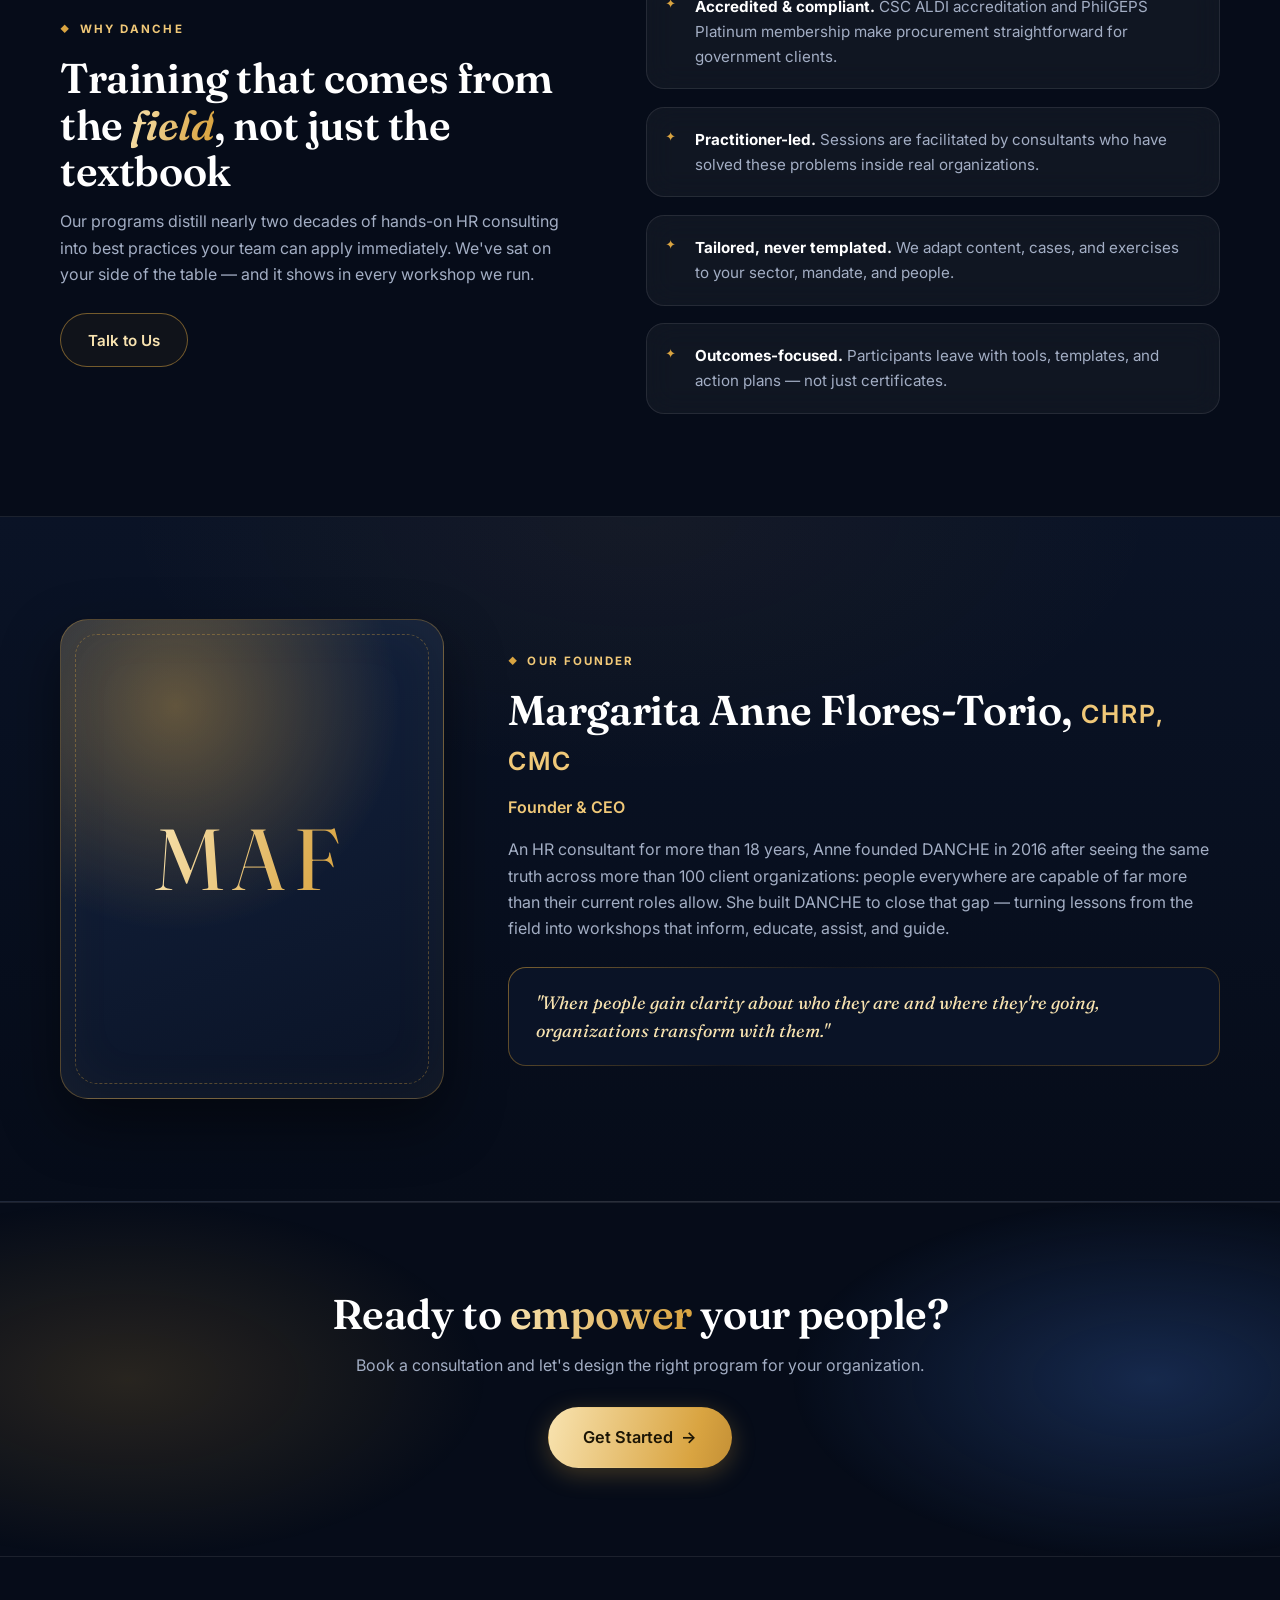
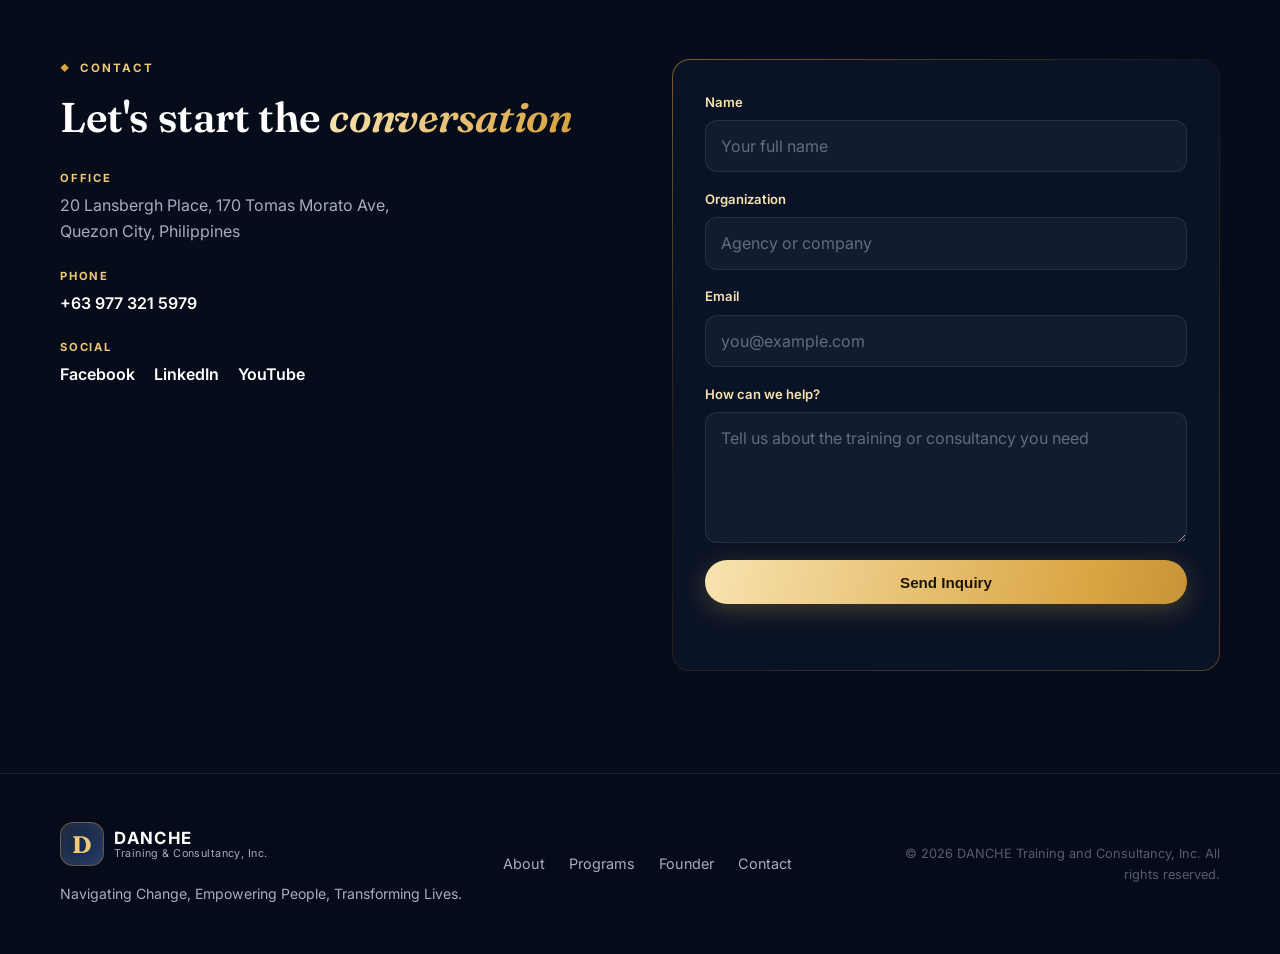
==== commit e4ecb9fd: "Redesign with extravagant dark luxe visual theme Midnight navy and gold palette with animated gradie" ====
--- a/index.html
+++ b/index.html
@@ -7,11 +7,21 @@
   <meta name="description" content="DANCHE Training and Consultancy, Inc. is a CSC Accredited Learning and Development Institution delivering leadership, HR, and professional skills training for government and private organizations in the Philippines since 2016." />
   <link rel="preconnect" href="https://fonts.googleapis.com" />
   <link rel="preconnect" href="https://fonts.gstatic.com" crossorigin />
-  <link href="https://fonts.googleapis.com/css2?family=Fraunces:opsz,wght@9..144,500;9..144,600;9..144,700&family=Inter:wght@400;500;600;700&display=swap" rel="stylesheet" />
+  <link href="https://fonts.googleapis.com/css2?family=Fraunces:ital,opsz,wght@0,9..144,500;0,9..144,600;0,9..144,700;1,9..144,500&family=Inter:wght@400;500;600;700&display=swap" rel="stylesheet" />
   <link rel="stylesheet" href="css/styles.css" />
   <link rel="icon" type="image/svg+xml" href="assets/favicon.svg" />
 </head>
 <body>
+
+  <!-- Ambient background orbs -->
+  <div class="orb-field" aria-hidden="true">
+    <div class="orb orb-1" data-speed="0.06"></div>
+    <div class="orb orb-2" data-speed="-0.04"></div>
+    <div class="orb orb-3" data-speed="0.09"></div>
+  </div>
+
+  <!-- Cursor glow (desktop only) -->
+  <div class="cursor-glow" id="cursor-glow" aria-hidden="true"></div>
 
   <!-- ====== Header / Navigation ====== -->
   <header class="site-header" id="top">
@@ -44,47 +54,74 @@
     <section class="hero">
       <div class="container hero-grid">
         <div class="hero-copy reveal">
-          <p class="eyebrow">CSC Accredited Learning &amp; Development Institution · PhilGEPS Platinum Member</p>
-          <h1>Navigating Change.<br />Empowering People.<br /><span class="accent">Transforming Lives.</span></h1>
+          <p class="eyebrow"><span class="eyebrow-diamond" aria-hidden="true">◆</span> CSC Accredited L&amp;D Institution · PhilGEPS Platinum Member</p>
+          <h1>
+            <span class="line">Navigating Change.</span>
+            <span class="line">Empowering People.</span>
+            <span class="line shimmer">Transforming Lives.</span>
+          </h1>
           <p class="lead">
             Since 2016, DANCHE Training and Consultancy, Inc. has equipped leaders and teams across
             government and private organizations with practical, high-impact training in leadership,
             human resources, and professional skills.
           </p>
           <div class="hero-actions">
-            <a href="#contact" class="btn btn-primary">Book a Training</a>
-            <a href="#programs" class="btn btn-ghost">Explore Programs</a>
+            <a href="#contact" class="btn btn-primary btn-lg">Book a Training <span aria-hidden="true">→</span></a>
+            <a href="#programs" class="btn btn-ghost btn-lg">Explore Programs</a>
           </div>
           <ul class="hero-stats" aria-label="Company highlights">
             <li><strong>2016</strong><span>Serving organizations since</span></li>
-            <li><strong>100+</strong><span>Clients guided</span></li>
-            <li><strong>18+ yrs</strong><span>Founder's HR expertise</span></li>
+            <li><strong><span class="counter" data-count="100">0</span>+</strong><span>Clients guided</span></li>
+            <li><strong><span class="counter" data-count="18">0</span>+ yrs</strong><span>Founder's HR expertise</span></li>
           </ul>
         </div>
-        <div class="hero-card reveal" aria-hidden="true">
+
+        <div class="hero-card tilt reveal" aria-hidden="true">
+          <div class="hero-card-glow"></div>
           <div class="hero-card-inner">
-            <span class="hero-badge">Our Mission</span>
+            <span class="hero-badge">✦ Our Mission</span>
             <p class="hero-card-words">
-              <span>Inform</span><span>Educate</span><span>Assist</span><span>Guide</span>
+              <span style="--i:0">Inform</span>
+              <span style="--i:1">Educate</span>
+              <span style="--i:2">Assist</span>
+              <span style="--i:3">Guide</span>
             </p>
             <p class="hero-card-note">Helping people find clarity and confidence in their careers — and helping organizations bring out the best in their people.</p>
           </div>
         </div>
       </div>
-    </section>
+
+      <a class="scroll-cue" href="#about" aria-label="Scroll to content">
+        <span class="scroll-cue-dot"></span>
+      </a>
+    </section>
+
+    <!-- ====== Marquee ====== -->
+    <div class="marquee" aria-hidden="true">
+      <div class="marquee-track" id="marquee-track">
+        <span>Leadership</span><i>✦</i>
+        <span>Communication</span><i>✦</i>
+        <span>Coaching &amp; Mentoring</span><i>✦</i>
+        <span>Supervisory Skills</span><i>✦</i>
+        <span>Competency Frameworks</span><i>✦</i>
+        <span>Performance Management</span><i>✦</i>
+        <span>Customer Experience</span><i>✦</i>
+        <span>Workplace Culture</span><i>✦</i>
+      </div>
+    </div>
 
     <!-- ====== Trust bar ====== -->
     <section class="trustbar" aria-label="Credentials">
       <div class="container trustbar-items">
-        <div class="trust-item reveal">
+        <div class="trust-item glass reveal">
           <span class="trust-icon" aria-hidden="true">✓</span>
           <p><strong>CSC Accredited</strong><br />Learning &amp; Development Institution (ALDI)</p>
         </div>
-        <div class="trust-item reveal">
+        <div class="trust-item glass reveal">
           <span class="trust-icon" aria-hidden="true">★</span>
           <p><strong>PhilGEPS Platinum</strong><br />Registered government supplier</p>
         </div>
-        <div class="trust-item reveal">
+        <div class="trust-item glass reveal">
           <span class="trust-icon" aria-hidden="true">◆</span>
           <p><strong>Public &amp; Private Sector</strong><br />Trusted by agencies and enterprises</p>
         </div>
@@ -95,8 +132,8 @@
     <section class="section" id="about">
       <div class="container about-grid">
         <div class="reveal">
-          <p class="eyebrow">About Us</p>
-          <h2>People can achieve far more than their current roles.</h2>
+          <p class="eyebrow"><span class="eyebrow-diamond" aria-hidden="true">◆</span> About Us</p>
+          <h2>People can achieve <em class="shimmer-soft">far more</em> than their current roles.</h2>
           <p>
             DANCHE Training and Consultancy, Inc. was founded on November 17, 2016 on a simple
             conviction: employees in every organization carry untapped potential. Our work is to
@@ -109,15 +146,15 @@
           </p>
         </div>
         <div class="mv-cards">
-          <article class="mv-card reveal">
+          <article class="mv-card glass gold-border reveal">
             <h3>Our Mission</h3>
             <p>To <strong>inform</strong>, <strong>educate</strong>, <strong>assist</strong>, and <strong>guide</strong> individuals who are uncertain about their career paths — empowering their personal and professional growth.</p>
           </article>
-          <article class="mv-card reveal">
+          <article class="mv-card glass gold-border reveal">
             <h3>Our Vision</h3>
             <p>Workplaces where every employee is developed beyond their current role, led by leaders who inspire confidence, clarity, and growth.</p>
           </article>
-          <article class="mv-card reveal">
+          <article class="mv-card glass gold-border reveal">
             <h3>Our Approach</h3>
             <p>Practical over theoretical. Every program is built from real consulting experience with 100+ organizations and focuses on immediately applicable tools.</p>
           </article>
@@ -126,51 +163,51 @@
     </section>
 
     <!-- ====== Programs ====== -->
-    <section class="section section-alt" id="programs">
+    <section class="section section-deep" id="programs">
       <div class="container">
         <div class="section-head reveal">
-          <p class="eyebrow">Training Programs</p>
-          <h2>High-impact workshops, tailored to your team</h2>
+          <p class="eyebrow centered"><span class="eyebrow-diamond" aria-hidden="true">◆</span> Training Programs</p>
+          <h2>High-impact workshops, <em class="shimmer-soft">tailored</em> to your team</h2>
           <p class="section-sub">Delivered on-site or online, for cohorts from frontline staff to the executive suite.</p>
         </div>
 
         <div class="program-grid">
-          <article class="program-card reveal">
+          <article class="program-card glass tilt reveal">
             <span class="program-icon" aria-hidden="true">🧭</span>
             <h3>Leadership Training — Advanced</h3>
             <p>For senior leaders and executives. Strategic leadership styles, decision-making, and techniques to inspire and mobilize whole organizations.</p>
           </article>
-          <article class="program-card reveal">
+          <article class="program-card glass tilt reveal">
             <span class="program-icon" aria-hidden="true">🪜</span>
             <h3>Leadership Training — Intermediate</h3>
             <p>For supervisors and middle managers stepping up: motivating teams, delegating well, and leading through day-to-day change.</p>
           </article>
-          <article class="program-card reveal">
+          <article class="program-card glass tilt reveal">
             <span class="program-icon" aria-hidden="true">💬</span>
             <h3>Communication Skills</h3>
             <p>Active listening, constructive feedback, and managing difficult conversations with confidence and professionalism.</p>
           </article>
-          <article class="program-card reveal">
+          <article class="program-card glass tilt reveal">
             <span class="program-icon" aria-hidden="true">🤝</span>
             <h3>Coaching &amp; Mentoring</h3>
             <p>Build a coaching culture. Practical frameworks for developing others, holding growth conversations, and mentoring future leaders.</p>
           </article>
-          <article class="program-card reveal">
+          <article class="program-card glass tilt reveal">
             <span class="program-icon" aria-hidden="true">📋</span>
             <h3>Supervisory Skills</h3>
             <p>The essential toolkit for new and seasoned supervisors: setting expectations, managing performance, and earning team trust.</p>
           </article>
-          <article class="program-card reveal">
+          <article class="program-card glass tilt reveal">
             <span class="program-icon" aria-hidden="true">🗂️</span>
             <h3>Competency Framework Development</h3>
             <p>Define the skills your organization actually needs — clear job descriptions, recruitment standards, and development pathways.</p>
           </article>
-          <article class="program-card reveal">
+          <article class="program-card glass tilt reveal">
             <span class="program-icon" aria-hidden="true">📈</span>
             <h3>Performance Management</h3>
             <p>Set clear expectations, run fair and useful appraisals, and address underperformance constructively.</p>
           </article>
-          <article class="program-card reveal">
+          <article class="program-card glass tilt reveal">
             <span class="program-icon" aria-hidden="true">🌱</span>
             <h3>Workplace Culture &amp; Wellbeing</h3>
             <p>Customer experience, respectful workplaces, and stress management programs that keep teams healthy and engaged.</p>
@@ -188,8 +225,8 @@
     <section class="section" id="why-danche">
       <div class="container why-grid">
         <div class="reveal">
-          <p class="eyebrow">Why DANCHE</p>
-          <h2>Training that comes from the field, not just the textbook</h2>
+          <p class="eyebrow"><span class="eyebrow-diamond" aria-hidden="true">◆</span> Why DANCHE</p>
+          <h2>Training that comes from the <em class="shimmer-soft">field</em>, not just the textbook</h2>
           <p>
             Our programs distill nearly two decades of hands-on HR consulting into best practices
             your team can apply immediately. We've sat on your side of the table — and it shows in
@@ -198,23 +235,24 @@
           <a href="#contact" class="btn btn-ghost">Talk to Us</a>
         </div>
         <ul class="why-list">
-          <li class="reveal"><strong>Accredited &amp; compliant.</strong> CSC ALDI accreditation and PhilGEPS Platinum membership make procurement straightforward for government clients.</li>
-          <li class="reveal"><strong>Practitioner-led.</strong> Sessions are facilitated by consultants who have solved these problems inside real organizations.</li>
-          <li class="reveal"><strong>Tailored, never templated.</strong> We adapt content, cases, and exercises to your sector, mandate, and people.</li>
-          <li class="reveal"><strong>Outcomes-focused.</strong> Participants leave with tools, templates, and action plans — not just certificates.</li>
+          <li class="glass reveal"><strong>Accredited &amp; compliant.</strong> CSC ALDI accreditation and PhilGEPS Platinum membership make procurement straightforward for government clients.</li>
+          <li class="glass reveal"><strong>Practitioner-led.</strong> Sessions are facilitated by consultants who have solved these problems inside real organizations.</li>
+          <li class="glass reveal"><strong>Tailored, never templated.</strong> We adapt content, cases, and exercises to your sector, mandate, and people.</li>
+          <li class="glass reveal"><strong>Outcomes-focused.</strong> Participants leave with tools, templates, and action plans — not just certificates.</li>
         </ul>
       </div>
     </section>
 
     <!-- ====== Founder ====== -->
-    <section class="section section-alt" id="founder">
+    <section class="section section-deep" id="founder">
       <div class="container founder-grid">
-        <div class="founder-photo reveal" aria-hidden="true">
+        <div class="founder-photo tilt reveal" aria-hidden="true">
+          <div class="founder-ring"></div>
           <div class="founder-initials">MAF</div>
         </div>
         <div class="reveal">
-          <p class="eyebrow">Our Founder</p>
-          <h2>Margarita Anne Flores-Torio, CHRP, CMC</h2>
+          <p class="eyebrow"><span class="eyebrow-diamond" aria-hidden="true">◆</span> Our Founder</p>
+          <h2>Margarita Anne Flores-Torio, <span class="creds">CHRP, CMC</span></h2>
           <p class="founder-role">Founder &amp; CEO</p>
           <p>
             An HR consultant for more than 18 years, Anne founded DANCHE in 2016 after seeing the
@@ -222,7 +260,7 @@
             far more than their current roles allow. She built DANCHE to close that gap — turning
             lessons from the field into workshops that inform, educate, assist, and guide.
           </p>
-          <blockquote class="founder-quote">
+          <blockquote class="founder-quote glass gold-border">
             "When people gain clarity about who they are and where they're going, organizations transform with them."
           </blockquote>
         </div>
@@ -231,10 +269,11 @@
 
     <!-- ====== CTA band ====== -->
     <section class="cta-band">
+      <div class="cta-band-bg" aria-hidden="true"></div>
       <div class="container cta-band-inner reveal">
-        <h2>Ready to empower your people?</h2>
+        <h2>Ready to <span class="shimmer">empower</span> your people?</h2>
         <p>Book a consultation and let's design the right program for your organization.</p>
-        <a href="#contact" class="btn btn-light">Get Started</a>
+        <a href="#contact" class="btn btn-primary btn-lg">Get Started <span aria-hidden="true">→</span></a>
       </div>
     </section>
 
@@ -242,8 +281,8 @@
     <section class="section" id="contact">
       <div class="container contact-grid">
         <div class="reveal">
-          <p class="eyebrow">Contact</p>
-          <h2>Let's start the conversation</h2>
+          <p class="eyebrow"><span class="eyebrow-diamond" aria-hidden="true">◆</span> Contact</p>
+          <h2>Let's start the <em class="shimmer-soft">conversation</em></h2>
           <ul class="contact-list">
             <li>
               <span class="contact-label">Office</span>
@@ -264,7 +303,7 @@
           </ul>
         </div>
 
-        <form class="contact-form reveal" id="contact-form" novalidate>
+        <form class="contact-form glass gold-border reveal" id="contact-form" novalidate>
           <div class="form-row">
             <label for="cf-name">Name</label>
             <input id="cf-name" name="name" type="text" autocomplete="name" required placeholder="Your full name" />
--- a/css/styles.css
+++ b/css/styles.css
@@ -1,20 +1,23 @@
 /* ==========================================================================
-   DANCHE Training & Consultancy — modern redesign
+   DANCHE Training & Consultancy — luxe dark redesign
    ========================================================================== */
 
 :root {
-  --navy-900: #0c1b33;
-  --navy-800: #122647;
-  --navy-700: #1a3460;
+  --bg: #060c19;
+  --bg-2: #0a1326;
+  --bg-3: #0e1a33;
+  --gold-100: #f8e3b0;
+  --gold-300: #f0c878;
   --gold-500: #d9a441;
-  --gold-400: #e6b85c;
-  --ink: #1c2333;
-  --ink-soft: #4b5565;
-  --paper: #ffffff;
-  --paper-alt: #f5f7fb;
-  --line: #e3e8f0;
-  --radius: 14px;
-  --shadow: 0 10px 30px rgba(12, 27, 51, 0.10);
+  --gold-700: #a8761f;
+  --gold-grad: linear-gradient(105deg, #f8e3b0 0%, #d9a441 45%, #b07d2b 70%, #f0c878 100%);
+  --ink: #e9edf6;
+  --ink-soft: #a3aec4;
+  --line: rgba(255, 255, 255, 0.09);
+  --glass: rgba(255, 255, 255, 0.045);
+  --radius: 18px;
+  --shadow: 0 24px 60px rgba(0, 0, 0, 0.45);
+  --glow-gold: 0 0 40px rgba(217, 164, 65, 0.25);
   --font-display: "Fraunces", Georgia, serif;
   --font-body: "Inter", system-ui, -apple-system, sans-serif;
 }
@@ -26,83 +29,223 @@
 body {
   font-family: var(--font-body);
   color: var(--ink);
-  background: var(--paper);
+  background:
+    radial-gradient(1200px 700px at 80% -200px, rgba(217, 164, 65, 0.07), transparent 60%),
+    radial-gradient(1000px 800px at -200px 40%, rgba(26, 52, 96, 0.45), transparent 60%),
+    var(--bg);
   line-height: 1.65;
+  overflow-x: hidden;
   -webkit-font-smoothing: antialiased;
 }
 
 img { max-width: 100%; display: block; }
 
-.container {
-  width: min(1140px, 92%);
-  margin-inline: auto;
-}
+.container { width: min(1160px, 92%); margin-inline: auto; }
+
+::selection { background: rgba(217, 164, 65, 0.35); color: #fff; }
+
+/* ---------- Ambient orbs ---------- */
+
+.orb-field {
+  position: fixed;
+  inset: 0;
+  z-index: -1;
+  pointer-events: none;
+  overflow: hidden;
+}
+
+.orb {
+  position: absolute;
+  border-radius: 50%;
+  filter: blur(90px);
+  opacity: 0.55;
+  will-change: transform;
+  animation: orb-drift 18s ease-in-out infinite alternate;
+}
+
+.orb-1 {
+  width: 540px; height: 540px;
+  top: -160px; right: -120px;
+  background: radial-gradient(circle, rgba(217, 164, 65, 0.32), transparent 65%);
+}
+
+.orb-2 {
+  width: 640px; height: 640px;
+  top: 45%; left: -240px;
+  background: radial-gradient(circle, rgba(38, 70, 128, 0.55), transparent 65%);
+  animation-delay: -6s;
+}
+
+.orb-3 {
+  width: 420px; height: 420px;
+  bottom: -180px; right: 12%;
+  background: radial-gradient(circle, rgba(150, 96, 22, 0.30), transparent 65%);
+  animation-delay: -12s;
+}
+
+@keyframes orb-drift {
+  from { transform: translate3d(0, 0, 0) scale(1); }
+  to   { transform: translate3d(40px, -50px, 0) scale(1.12); }
+}
+
+/* ---------- Cursor glow ---------- */
+
+.cursor-glow {
+  position: fixed;
+  width: 480px; height: 480px;
+  margin: -240px 0 0 -240px;
+  border-radius: 50%;
+  background: radial-gradient(circle, rgba(217, 164, 65, 0.07), transparent 60%);
+  pointer-events: none;
+  z-index: 0;
+  opacity: 0;
+  transition: opacity 0.4s ease;
+}
+
+body.has-cursor .cursor-glow { opacity: 1; }
 
 /* ---------- Typography ---------- */
 
 h1, h2, h3 {
   font-family: var(--font-display);
-  line-height: 1.15;
-  color: var(--navy-900);
+  line-height: 1.12;
+  color: #fff;
   font-weight: 600;
-}
-
-h1 { font-size: clamp(2.2rem, 5vw, 3.6rem); }
-h2 { font-size: clamp(1.6rem, 3.4vw, 2.4rem); margin-bottom: 0.75rem; }
-h3 { font-size: 1.15rem; margin-bottom: 0.4rem; }
+  letter-spacing: -0.01em;
+}
+
+h1 { font-size: clamp(2.5rem, 5.6vw, 4.2rem); }
+h2 { font-size: clamp(1.7rem, 3.6vw, 2.6rem); margin-bottom: 0.85rem; }
+h3 { font-size: 1.15rem; margin-bottom: 0.45rem; }
+
+h2 em { font-style: italic; }
 
 p { color: var(--ink-soft); }
 p + p { margin-top: 0.9rem; }
 
 .eyebrow {
+  display: flex;
+  align-items: center;
+  gap: 0.55rem;
   text-transform: uppercase;
-  letter-spacing: 0.14em;
-  font-size: 0.74rem;
+  letter-spacing: 0.18em;
+  font-size: 0.72rem;
   font-weight: 700;
+  color: var(--gold-300);
+  margin-bottom: 1rem;
+}
+
+.eyebrow.centered { justify-content: center; }
+
+.eyebrow-diamond {
+  font-size: 0.55rem;
   color: var(--gold-500);
-  margin-bottom: 0.8rem;
-}
-
-.accent { color: var(--gold-500); }
-
-.lead { font-size: 1.1rem; margin-top: 1rem; max-width: 34rem; }
+  animation: diamond-pulse 2.4s ease-in-out infinite;
+}
+
+@keyframes diamond-pulse {
+  0%, 100% { opacity: 0.5; transform: scale(1); }
+  50%      { opacity: 1;   transform: scale(1.35); }
+}
+
+.lead { font-size: 1.12rem; margin-top: 1.2rem; max-width: 35rem; }
+
+/* Shimmering gold text */
+.shimmer,
+.shimmer-soft {
+  background: var(--gold-grad);
+  background-size: 220% auto;
+  -webkit-background-clip: text;
+  background-clip: text;
+  color: transparent;
+  animation: shine 5s linear infinite;
+}
+
+@keyframes shine {
+  to { background-position: 220% center; }
+}
+
+.creds {
+  font-size: 0.6em;
+  letter-spacing: 0.08em;
+  color: var(--gold-300);
+  font-family: var(--font-body);
+  font-weight: 600;
+  vertical-align: middle;
+}
+
+/* ---------- Glass & gold borders ---------- */
+
+.glass {
+  background: var(--glass);
+  border: 1px solid var(--line);
+  backdrop-filter: blur(14px);
+  -webkit-backdrop-filter: blur(14px);
+}
+
+.gold-border {
+  position: relative;
+  border: 1px solid transparent;
+  background:
+    linear-gradient(var(--bg-2), var(--bg-2)) padding-box,
+    linear-gradient(140deg, rgba(217, 164, 65, 0.55), rgba(217, 164, 65, 0.08) 40%, rgba(217, 164, 65, 0.35)) border-box;
+}
 
 /* ---------- Buttons ---------- */
 
 .btn {
-  display: inline-block;
-  padding: 0.8rem 1.6rem;
+  position: relative;
+  display: inline-flex;
+  align-items: center;
+  gap: 0.5rem;
+  padding: 0.85rem 1.7rem;
   border-radius: 999px;
   font-weight: 600;
   font-size: 0.95rem;
   text-decoration: none;
-  border: 2px solid transparent;
+  border: 1.5px solid transparent;
   cursor: pointer;
-  transition: transform 0.15s ease, box-shadow 0.15s ease, background 0.15s ease, color 0.15s ease;
-}
-
-.btn:hover { transform: translateY(-2px); }
+  overflow: hidden;
+  transition: transform 0.18s ease, box-shadow 0.18s ease, background 0.18s ease, color 0.18s ease, border-color 0.18s ease;
+}
+
+.btn-lg { padding: 1rem 2.1rem; font-size: 1.02rem; }
+
+.btn:hover { transform: translateY(-3px); }
+.btn:active { transform: translateY(-1px); }
 
 .btn-primary {
-  background: var(--gold-500);
-  color: var(--navy-900);
-}
-.btn-primary:hover { background: var(--gold-400); box-shadow: 0 8px 20px rgba(217, 164, 65, 0.35); }
+  background: var(--gold-grad);
+  background-size: 180% auto;
+  color: #1c1505;
+  box-shadow: 0 6px 24px rgba(217, 164, 65, 0.28);
+}
+
+.btn-primary::after {
+  content: "";
+  position: absolute;
+  top: 0; left: -80%;
+  width: 50%; height: 100%;
+  background: linear-gradient(100deg, transparent, rgba(255, 255, 255, 0.55), transparent);
+  transform: skewX(-20deg);
+  transition: left 0.5s ease;
+}
+
+.btn-primary:hover { box-shadow: 0 10px 34px rgba(217, 164, 65, 0.45); background-position: right center; }
+.btn-primary:hover::after { left: 130%; }
 
 .btn-ghost {
-  border-color: var(--navy-900);
-  color: var(--navy-900);
-  background: transparent;
-}
-.btn-ghost:hover { background: var(--navy-900); color: #fff; }
-
-.btn-light {
-  background: #fff;
-  color: var(--navy-900);
-}
-.btn-light:hover { box-shadow: 0 8px 20px rgba(255, 255, 255, 0.25); }
-
-.btn-block { width: 100%; border: 0; }
+  border-color: rgba(217, 164, 65, 0.5);
+  color: var(--gold-100);
+  background: rgba(217, 164, 65, 0.05);
+}
+.btn-ghost:hover {
+  background: rgba(217, 164, 65, 0.14);
+  border-color: var(--gold-300);
+  box-shadow: var(--glow-gold);
+}
+
+.btn-block { width: 100%; justify-content: center; border: 0; }
 
 /* ---------- Header / nav ---------- */
 
@@ -110,8 +253,9 @@
   position: sticky;
   top: 0;
   z-index: 50;
-  background: rgba(255, 255, 255, 0.92);
-  backdrop-filter: blur(10px);
+  background: rgba(6, 12, 25, 0.72);
+  backdrop-filter: blur(16px);
+  -webkit-backdrop-filter: blur(16px);
   border-bottom: 1px solid var(--line);
 }
 
@@ -126,43 +270,54 @@
 .brand {
   display: flex;
   align-items: center;
-  gap: 0.6rem;
+  gap: 0.65rem;
   text-decoration: none;
-  color: var(--navy-900);
+  color: #fff;
 }
 
 .brand-mark {
   display: grid;
   place-items: center;
-  width: 42px;
-  height: 42px;
-  border-radius: 12px;
-  background: linear-gradient(135deg, var(--navy-900), var(--navy-700));
-  color: var(--gold-400);
+  width: 44px; height: 44px;
+  border-radius: 13px;
+  background: linear-gradient(135deg, #14233f, #1d3666);
+  border: 1px solid rgba(217, 164, 65, 0.4);
+  color: var(--gold-300);
   font-family: var(--font-display);
-  font-size: 1.45rem;
+  font-size: 1.5rem;
   font-weight: 700;
+  box-shadow: inset 0 0 18px rgba(217, 164, 65, 0.12);
 }
 
 .brand-text { display: flex; flex-direction: column; line-height: 1.15; }
-.brand-text strong { letter-spacing: 0.06em; font-size: 1.05rem; }
-.brand-text small { font-size: 0.68rem; color: var(--ink-soft); letter-spacing: 0.02em; }
-
-.site-nav {
-  display: flex;
-  align-items: center;
-  gap: 1.4rem;
-}
+.brand-text strong { letter-spacing: 0.08em; font-size: 1.05rem; }
+.brand-text small { font-size: 0.67rem; color: var(--ink-soft); letter-spacing: 0.04em; }
+
+.site-nav { display: flex; align-items: center; gap: 1.5rem; }
 
 .site-nav a {
+  position: relative;
   text-decoration: none;
   color: var(--ink);
   font-weight: 500;
-  font-size: 0.95rem;
-}
-.site-nav a:hover { color: var(--gold-500); }
-
-.nav-cta { color: var(--navy-900) !important; }
+  font-size: 0.94rem;
+}
+
+.site-nav a:not(.btn)::after {
+  content: "";
+  position: absolute;
+  left: 0; bottom: -5px;
+  width: 100%; height: 1.5px;
+  background: var(--gold-grad);
+  transform: scaleX(0);
+  transform-origin: left;
+  transition: transform 0.25s ease;
+}
+
+.site-nav a:not(.btn):hover { color: var(--gold-100); }
+.site-nav a:not(.btn):hover::after { transform: scaleX(1); }
+
+.nav-cta { color: #1c1505 !important; }
 
 .nav-toggle {
   display: none;
@@ -174,365 +329,518 @@
   cursor: pointer;
 }
 .nav-toggle span {
-  width: 24px;
-  height: 2.5px;
-  background: var(--navy-900);
+  width: 24px; height: 2.5px;
+  background: var(--gold-300);
   border-radius: 2px;
-  transition: transform 0.2s ease, opacity 0.2s ease;
 }
 
 /* ---------- Hero ---------- */
 
 .hero {
-  background:
-    radial-gradient(900px 420px at 85% -10%, rgba(217, 164, 65, 0.16), transparent 60%),
-    linear-gradient(180deg, #fdfbf7 0%, #ffffff 70%);
-  padding: clamp(3.5rem, 8vw, 6.5rem) 0 clamp(3rem, 6vw, 5rem);
+  position: relative;
+  padding: clamp(4rem, 9vw, 7.5rem) 0 clamp(4rem, 8vw, 6.5rem);
 }
 
 .hero-grid {
   display: grid;
   grid-template-columns: 1.25fr 0.75fr;
-  gap: clamp(2rem, 5vw, 4rem);
+  gap: clamp(2rem, 5vw, 4.5rem);
   align-items: center;
 }
+
+h1 .line { display: block; }
 
 .hero-actions {
   display: flex;
   flex-wrap: wrap;
-  gap: 0.9rem;
-  margin-top: 1.8rem;
+  gap: 1rem;
+  margin-top: 2rem;
 }
 
 .hero-stats {
   display: flex;
-  gap: 2.2rem;
+  gap: 2.6rem;
   list-style: none;
-  margin-top: 2.6rem;
+  margin-top: 3rem;
   flex-wrap: wrap;
 }
 
-.hero-stats li { display: flex; flex-direction: column; }
+.hero-stats li {
+  display: flex;
+  flex-direction: column;
+  position: relative;
+  padding-left: 1rem;
+}
+
+.hero-stats li::before {
+  content: "";
+  position: absolute;
+  left: 0; top: 6px; bottom: 6px;
+  width: 2px;
+  background: var(--gold-grad);
+  border-radius: 2px;
+}
+
 .hero-stats strong {
   font-family: var(--font-display);
-  font-size: 1.7rem;
-  color: var(--navy-900);
+  font-size: 1.9rem;
+  color: #fff;
 }
 .hero-stats span { font-size: 0.82rem; color: var(--ink-soft); }
+.hero-stats strong span { font-size: inherit; color: inherit; }
+
+/* Hero mission card */
 
 .hero-card {
-  background: linear-gradient(150deg, var(--navy-900), var(--navy-700));
-  border-radius: 22px;
-  padding: 2.2rem;
+  position: relative;
+  border-radius: 26px;
+  padding: 2.4rem;
+  background:
+    linear-gradient(160deg, rgba(255, 255, 255, 0.06), rgba(255, 255, 255, 0.015)) padding-box,
+    linear-gradient(150deg, rgba(217, 164, 65, 0.65), rgba(217, 164, 65, 0.05) 45%, rgba(217, 164, 65, 0.45)) border-box;
+  border: 1.5px solid transparent;
   box-shadow: var(--shadow);
-  transform: rotate(1.5deg);
-}
-
-.hero-card-inner { transform: rotate(-1.5deg); }
+  backdrop-filter: blur(16px);
+  -webkit-backdrop-filter: blur(16px);
+  transform-style: preserve-3d;
+}
+
+.hero-card-glow {
+  position: absolute;
+  inset: -40px;
+  background: radial-gradient(circle at 70% 20%, rgba(217, 164, 65, 0.22), transparent 60%);
+  filter: blur(30px);
+  z-index: -1;
+  animation: glow-breathe 5s ease-in-out infinite alternate;
+}
+
+@keyframes glow-breathe {
+  from { opacity: 0.6; }
+  to   { opacity: 1; }
+}
 
 .hero-badge {
   display: inline-block;
-  background: rgba(217, 164, 65, 0.18);
-  color: var(--gold-400);
-  font-size: 0.72rem;
+  background: rgba(217, 164, 65, 0.14);
+  border: 1px solid rgba(217, 164, 65, 0.35);
+  color: var(--gold-300);
+  font-size: 0.7rem;
   font-weight: 700;
-  letter-spacing: 0.12em;
+  letter-spacing: 0.14em;
   text-transform: uppercase;
-  padding: 0.35rem 0.85rem;
+  padding: 0.4rem 0.95rem;
   border-radius: 999px;
 }
 
 .hero-card-words {
   display: flex;
   flex-direction: column;
-  margin: 1.2rem 0;
+  margin: 1.3rem 0;
 }
 
 .hero-card-words span {
   font-family: var(--font-display);
-  font-size: clamp(1.6rem, 2.6vw, 2.1rem);
+  font-size: clamp(1.7rem, 2.8vw, 2.3rem);
   font-weight: 600;
-  color: #fff;
-  line-height: 1.3;
-}
-.hero-card-words span:nth-child(even) { color: var(--gold-400); }
-
-.hero-card-note { color: rgba(255, 255, 255, 0.75); font-size: 0.9rem; }
+  line-height: 1.32;
+  background: var(--gold-grad);
+  background-size: 220% auto;
+  -webkit-background-clip: text;
+  background-clip: text;
+  color: transparent;
+  opacity: 0;
+  transform: translateY(12px);
+  animation-name: shine, word-in;
+  animation-duration: 4.5s, 0.7s;
+  animation-timing-function: linear, cubic-bezier(0.2, 0.7, 0.3, 1);
+  animation-iteration-count: infinite, 1;
+  animation-fill-mode: none, forwards;
+  animation-delay: calc(var(--i) * 0.5s), calc(0.3s + var(--i) * 0.18s);
+}
+
+@keyframes word-in {
+  to { opacity: 1; transform: none; }
+}
+
+.hero-card-note { color: rgba(233, 237, 246, 0.66); font-size: 0.92rem; }
+
+/* Scroll cue */
+
+.scroll-cue {
+  position: absolute;
+  left: 50%;
+  bottom: 1.4rem;
+  transform: translateX(-50%);
+  width: 26px; height: 42px;
+  border: 1.5px solid rgba(217, 164, 65, 0.5);
+  border-radius: 999px;
+  display: flex;
+  justify-content: center;
+  padding-top: 7px;
+}
+
+.scroll-cue-dot {
+  width: 4px; height: 8px;
+  border-radius: 4px;
+  background: var(--gold-300);
+  animation: cue-drop 1.8s ease-in-out infinite;
+}
+
+@keyframes cue-drop {
+  0%   { transform: translateY(0); opacity: 1; }
+  70%  { transform: translateY(14px); opacity: 0; }
+  100% { transform: translateY(0); opacity: 0; }
+}
+
+/* ---------- Marquee ---------- */
+
+.marquee {
+  overflow: hidden;
+  border-block: 1px solid var(--line);
+  background: rgba(217, 164, 65, 0.045);
+  padding: 0.95rem 0;
+  -webkit-mask-image: linear-gradient(90deg, transparent, #000 8%, #000 92%, transparent);
+  mask-image: linear-gradient(90deg, transparent, #000 8%, #000 92%, transparent);
+}
+
+.marquee-track {
+  display: flex;
+  align-items: center;
+  gap: 2.2rem;
+  width: max-content;
+  animation: marquee-scroll 28s linear infinite;
+}
+
+.marquee-track span {
+  font-family: var(--font-display);
+  font-size: 1.05rem;
+  font-style: italic;
+  color: rgba(233, 237, 246, 0.8);
+  white-space: nowrap;
+}
+
+.marquee-track i {
+  font-style: normal;
+  color: var(--gold-500);
+  font-size: 0.75rem;
+}
+
+@keyframes marquee-scroll {
+  to { transform: translateX(-50%); }
+}
 
 /* ---------- Trust bar ---------- */
 
-.trustbar {
-  background: var(--navy-900);
-  padding: 1.6rem 0;
-}
+.trustbar { padding: clamp(2.4rem, 5vw, 3.6rem) 0; }
 
 .trustbar-items {
   display: grid;
   grid-template-columns: repeat(3, 1fr);
-  gap: 1.5rem;
+  gap: 1.3rem;
 }
 
 .trust-item {
   display: flex;
   align-items: center;
-  gap: 0.9rem;
+  gap: 1rem;
+  border-radius: var(--radius);
+  padding: 1.2rem 1.4rem;
+  transition: transform 0.2s ease, border-color 0.2s ease, box-shadow 0.2s ease;
+}
+
+.trust-item:hover {
+  transform: translateY(-4px);
+  border-color: rgba(217, 164, 65, 0.45);
+  box-shadow: var(--glow-gold);
 }
 
 .trust-icon {
   display: grid;
   place-items: center;
-  width: 40px;
-  height: 40px;
+  width: 44px; height: 44px;
   flex: none;
   border-radius: 50%;
-  background: rgba(217, 164, 65, 0.16);
-  color: var(--gold-400);
+  background: rgba(217, 164, 65, 0.13);
+  border: 1px solid rgba(217, 164, 65, 0.4);
+  color: var(--gold-300);
   font-size: 1.05rem;
 }
 
-.trust-item p { color: rgba(255, 255, 255, 0.72); font-size: 0.85rem; line-height: 1.45; }
+.trust-item p { color: var(--ink-soft); font-size: 0.85rem; line-height: 1.45; }
 .trust-item strong { color: #fff; font-size: 0.95rem; }
 
 /* ---------- Sections ---------- */
 
-.section { padding: clamp(3.5rem, 7vw, 5.5rem) 0; }
-.section-alt { background: var(--paper-alt); }
+.section { position: relative; padding: clamp(4rem, 8vw, 6.5rem) 0; }
+
+.section-deep {
+  background:
+    radial-gradient(800px 400px at 50% 0%, rgba(217, 164, 65, 0.05), transparent 65%),
+    linear-gradient(180deg, var(--bg-2), var(--bg));
+  border-block: 1px solid var(--line);
+}
 
 .section-head {
-  max-width: 46rem;
-  margin: 0 auto 2.8rem;
+  max-width: 47rem;
+  margin: 0 auto 3rem;
   text-align: center;
 }
-.section-sub { margin-top: 0.4rem; }
-
-.section-cta {
-  text-align: center;
-  margin-top: 2.6rem;
-}
-.section-cta p { margin-bottom: 1rem; }
+.section-sub { margin-top: 0.5rem; }
+
+.section-cta { text-align: center; margin-top: 3rem; }
+.section-cta p { margin-bottom: 1.1rem; }
 
 /* ---------- About ---------- */
 
 .about-grid {
   display: grid;
   grid-template-columns: 1fr 1fr;
-  gap: clamp(2rem, 5vw, 4rem);
+  gap: clamp(2rem, 5vw, 4.5rem);
   align-items: start;
 }
 
-.mv-cards { display: grid; gap: 1.1rem; }
+.mv-cards { display: grid; gap: 1.2rem; }
 
 .mv-card {
-  background: var(--paper-alt);
-  border: 1px solid var(--line);
-  border-left: 4px solid var(--gold-500);
   border-radius: var(--radius);
-  padding: 1.4rem 1.6rem;
-}
+  padding: 1.6rem 1.8rem;
+  transition: transform 0.2s ease, box-shadow 0.2s ease;
+}
+
+.mv-card:hover { transform: translateX(6px); box-shadow: var(--glow-gold); }
+
+.mv-card h3 { color: var(--gold-100); }
+.mv-card strong { color: var(--gold-300); }
 
 /* ---------- Programs ---------- */
 
 .program-grid {
   display: grid;
   grid-template-columns: repeat(4, 1fr);
-  gap: 1.2rem;
+  gap: 1.3rem;
+  perspective: 1200px;
 }
 
 .program-card {
-  background: #fff;
-  border: 1px solid var(--line);
   border-radius: var(--radius);
-  padding: 1.6rem 1.4rem;
-  transition: transform 0.2s ease, box-shadow 0.2s ease;
+  padding: 1.7rem 1.5rem;
+  transition: transform 0.25s ease, border-color 0.25s ease, box-shadow 0.25s ease;
+  transform-style: preserve-3d;
+  will-change: transform;
 }
 
 .program-card:hover {
-  transform: translateY(-5px);
-  box-shadow: var(--shadow);
+  border-color: rgba(217, 164, 65, 0.5);
+  box-shadow: 0 18px 44px rgba(0, 0, 0, 0.5), var(--glow-gold);
 }
 
 .program-icon {
   display: inline-grid;
   place-items: center;
-  width: 46px;
-  height: 46px;
-  border-radius: 12px;
-  background: rgba(217, 164, 65, 0.14);
-  font-size: 1.3rem;
-  margin-bottom: 0.9rem;
-}
-
-.program-card p { font-size: 0.9rem; }
+  width: 50px; height: 50px;
+  border-radius: 14px;
+  background: rgba(217, 164, 65, 0.12);
+  border: 1px solid rgba(217, 164, 65, 0.3);
+  font-size: 1.4rem;
+  margin-bottom: 1rem;
+  transform: translateZ(30px);
+}
+
+.program-card h3 { font-size: 1.06rem; }
+.program-card p { font-size: 0.89rem; }
 
 /* ---------- Why DANCHE ---------- */
 
 .why-grid {
   display: grid;
   grid-template-columns: 1fr 1.1fr;
-  gap: clamp(2rem, 5vw, 4rem);
+  gap: clamp(2rem, 5vw, 4.5rem);
   align-items: center;
 }
 
-.why-grid .btn { margin-top: 1.4rem; }
-
-.why-list {
-  list-style: none;
-  display: grid;
-  gap: 1rem;
-}
+.why-grid .btn { margin-top: 1.6rem; }
+
+.why-list { list-style: none; display: grid; gap: 1.1rem; }
 
 .why-list li {
-  background: var(--paper-alt);
-  border: 1px solid var(--line);
   border-radius: var(--radius);
-  padding: 1.1rem 1.4rem;
+  padding: 1.2rem 1.5rem 1.2rem 3rem;
   color: var(--ink-soft);
   font-size: 0.95rem;
   position: relative;
-  padding-left: 2.8rem;
-}
+  transition: transform 0.2s ease, border-color 0.2s ease;
+}
+
+.why-list li:hover { transform: translateX(6px); border-color: rgba(217, 164, 65, 0.45); }
 
 .why-list li::before {
-  content: "✓";
+  content: "✦";
   position: absolute;
-  left: 1.1rem;
-  top: 1.05rem;
+  left: 1.15rem;
+  top: 1.15rem;
   color: var(--gold-500);
-  font-weight: 700;
-}
-
-.why-list strong { color: var(--navy-900); }
+  font-size: 0.8rem;
+}
+
+.why-list strong { color: #fff; }
 
 /* ---------- Founder ---------- */
 
 .founder-grid {
   display: grid;
   grid-template-columns: 0.7fr 1.3fr;
-  gap: clamp(2rem, 5vw, 4rem);
+  gap: clamp(2rem, 5vw, 4.5rem);
   align-items: center;
 }
 
 .founder-photo {
+  position: relative;
   aspect-ratio: 4 / 5;
+  border-radius: 28px;
+  background:
+    radial-gradient(320px 320px at 30% 18%, rgba(217, 164, 65, 0.4), transparent 70%),
+    linear-gradient(160deg, #14233f, #0a1326);
+  border: 1px solid rgba(217, 164, 65, 0.35);
+  display: grid;
+  place-items: center;
+  box-shadow: var(--shadow), inset 0 0 60px rgba(217, 164, 65, 0.06);
+  transform-style: preserve-3d;
+}
+
+.founder-ring {
+  position: absolute;
+  inset: 14px;
+  border: 1px dashed rgba(217, 164, 65, 0.35);
   border-radius: 22px;
-  background:
-    radial-gradient(300px 300px at 30% 20%, rgba(217, 164, 65, 0.35), transparent 70%),
-    linear-gradient(160deg, var(--navy-900), var(--navy-700));
-  display: grid;
-  place-items: center;
-  box-shadow: var(--shadow);
+  animation: ring-spin-hue 14s linear infinite;
+}
+
+@keyframes ring-spin-hue {
+  0%   { box-shadow: 0 0 0 rgba(217, 164, 65, 0); }
+  50%  { box-shadow: 0 0 30px rgba(217, 164, 65, 0.18); }
+  100% { box-shadow: 0 0 0 rgba(217, 164, 65, 0); }
 }
 
 .founder-initials {
   font-family: var(--font-display);
-  font-size: clamp(3rem, 7vw, 5rem);
-  color: rgba(255, 255, 255, 0.85);
-  letter-spacing: 0.08em;
-}
-
-.founder-role {
-  font-weight: 600;
-  color: var(--gold-500);
-  margin-bottom: 0.9rem;
-}
+  font-size: clamp(3.2rem, 7vw, 5.4rem);
+  letter-spacing: 0.1em;
+  background: var(--gold-grad);
+  background-size: 220% auto;
+  -webkit-background-clip: text;
+  background-clip: text;
+  color: transparent;
+  animation: shine 6s linear infinite;
+  transform: translateZ(40px);
+}
+
+.founder-role { font-weight: 600; color: var(--gold-300); margin-bottom: 1rem; }
 
 .founder-quote {
-  margin-top: 1.4rem;
-  padding: 1.1rem 1.5rem;
-  border-left: 4px solid var(--gold-500);
-  background: #fff;
-  border-radius: 0 var(--radius) var(--radius) 0;
+  margin-top: 1.6rem;
+  padding: 1.3rem 1.7rem;
+  border-radius: var(--radius);
   font-family: var(--font-display);
-  font-size: 1.08rem;
-  color: var(--navy-900);
+  font-style: italic;
+  font-size: 1.12rem;
+  color: var(--gold-100);
+  line-height: 1.55;
 }
 
 /* ---------- CTA band ---------- */
 
 .cta-band {
-  background: linear-gradient(120deg, var(--navy-900), var(--navy-700));
-  padding: clamp(3rem, 6vw, 4.5rem) 0;
-}
-
-.cta-band-inner { text-align: center; }
-.cta-band h2 { color: #fff; }
-.cta-band p { color: rgba(255, 255, 255, 0.78); margin: 0.6rem 0 1.6rem; }
+  position: relative;
+  padding: clamp(3.6rem, 7vw, 5.5rem) 0;
+  overflow: hidden;
+  border-block: 1px solid var(--line);
+}
+
+.cta-band-bg {
+  position: absolute;
+  inset: -50%;
+  background:
+    radial-gradient(600px 300px at 30% 50%, rgba(217, 164, 65, 0.16), transparent 60%),
+    radial-gradient(600px 300px at 70% 50%, rgba(38, 70, 128, 0.5), transparent 60%);
+  animation: cta-pan 12s ease-in-out infinite alternate;
+}
+
+@keyframes cta-pan {
+  from { transform: translateX(-4%) rotate(0.001deg); }
+  to   { transform: translateX(4%) rotate(0.001deg); }
+}
+
+.cta-band-inner { position: relative; text-align: center; }
+.cta-band p { color: var(--ink-soft); margin: 0.7rem 0 1.8rem; }
 
 /* ---------- Contact ---------- */
 
 .contact-grid {
   display: grid;
   grid-template-columns: 1fr 1fr;
-  gap: clamp(2rem, 5vw, 4rem);
+  gap: clamp(2rem, 5vw, 4.5rem);
   align-items: start;
 }
 
-.contact-list {
-  list-style: none;
-  display: grid;
-  gap: 1.3rem;
-  margin-top: 1.6rem;
-}
-
-.contact-list li { display: grid; gap: 0.2rem; }
+.contact-list { list-style: none; display: grid; gap: 1.4rem; margin-top: 1.8rem; }
+.contact-list li { display: grid; gap: 0.25rem; color: var(--ink-soft); }
 
 .contact-label {
   text-transform: uppercase;
-  font-size: 0.72rem;
+  font-size: 0.7rem;
   font-weight: 700;
-  letter-spacing: 0.12em;
-  color: var(--gold-500);
-}
-
-.contact-list a { color: var(--navy-900); font-weight: 600; text-decoration: none; }
-.contact-list a:hover { color: var(--gold-500); }
-
-.contact-social { display: flex; gap: 1.1rem; }
+  letter-spacing: 0.16em;
+  color: var(--gold-300);
+}
+
+.contact-list a { color: #fff; font-weight: 600; text-decoration: none; }
+.contact-list a:hover { color: var(--gold-300); }
+
+.contact-social { display: flex; gap: 1.2rem; }
 
 .contact-form {
-  background: var(--paper-alt);
-  border: 1px solid var(--line);
   border-radius: var(--radius);
-  padding: 1.8rem;
-  display: grid;
-  gap: 1rem;
-}
-
-.form-row { display: grid; gap: 0.35rem; }
-
-.form-row label {
-  font-size: 0.82rem;
-  font-weight: 600;
-  color: var(--navy-900);
-}
+  padding: 2rem;
+  display: grid;
+  gap: 1.05rem;
+}
+
+.form-row { display: grid; gap: 0.4rem; }
+
+.form-row label { font-size: 0.82rem; font-weight: 600; color: var(--gold-100); }
 
 .form-row input,
 .form-row textarea {
   font: inherit;
-  padding: 0.7rem 0.9rem;
-  border-radius: 10px;
+  padding: 0.75rem 0.95rem;
+  border-radius: 12px;
   border: 1px solid var(--line);
-  background: #fff;
+  background: rgba(255, 255, 255, 0.04);
   color: var(--ink);
   resize: vertical;
-}
+  transition: border-color 0.2s ease, box-shadow 0.2s ease;
+}
+
+.form-row input::placeholder,
+.form-row textarea::placeholder { color: rgba(163, 174, 196, 0.55); }
 
 .form-row input:focus,
 .form-row textarea:focus {
-  outline: 2px solid var(--gold-500);
-  outline-offset: 1px;
+  outline: none;
   border-color: var(--gold-500);
+  box-shadow: 0 0 0 3px rgba(217, 164, 65, 0.18);
 }
 
 .form-status { font-size: 0.88rem; min-height: 1.2em; }
-.form-status.ok { color: #1c7d49; }
-.form-status.err { color: #b3261e; }
+.form-status.ok { color: #6fd99a; }
+.form-status.err { color: #ff8a80; }
 
 /* ---------- Footer ---------- */
 
 .site-footer {
-  background: var(--navy-900);
-  padding: 2.6rem 0;
+  border-top: 1px solid var(--line);
+  background: rgba(6, 12, 25, 0.85);
+  padding: 3rem 0;
 }
 
 .footer-grid {
@@ -542,50 +850,40 @@
   align-items: center;
 }
 
-.brand-footer .brand-text strong { color: #fff; }
-.brand-footer .brand-text small { color: rgba(255, 255, 255, 0.6); }
-
-.footer-tagline {
-  color: rgba(255, 255, 255, 0.65);
-  font-size: 0.88rem;
-  margin-top: 0.9rem;
-}
-
-.footer-nav {
-  display: flex;
-  gap: 1.4rem;
-  flex-wrap: wrap;
-}
+.footer-tagline { color: var(--ink-soft); font-size: 0.88rem; margin-top: 1rem; }
+
+.footer-nav { display: flex; gap: 1.5rem; flex-wrap: wrap; }
 
 .footer-nav a {
-  color: rgba(255, 255, 255, 0.75);
+  color: var(--ink-soft);
   text-decoration: none;
   font-size: 0.9rem;
 }
-.footer-nav a:hover { color: var(--gold-400); }
-
-.footer-legal {
-  color: rgba(255, 255, 255, 0.45);
-  font-size: 0.8rem;
-  text-align: right;
-}
+.footer-nav a:hover { color: var(--gold-300); }
+
+.footer-legal { color: rgba(163, 174, 196, 0.5); font-size: 0.8rem; text-align: right; }
 
 /* ---------- Reveal animation ---------- */
 
 .reveal {
   opacity: 0;
-  transform: translateY(18px);
-  transition: opacity 0.6s ease, transform 0.6s ease;
-}
-
-.reveal.visible {
-  opacity: 1;
-  transform: none;
-}
+  transform: translateY(26px);
+  transition: opacity 0.7s cubic-bezier(0.2, 0.7, 0.3, 1), transform 0.7s cubic-bezier(0.2, 0.7, 0.3, 1);
+  transition-delay: var(--reveal-delay, 0s);
+}
+
+.reveal.visible { opacity: 1; transform: none; }
 
 @media (prefers-reduced-motion: reduce) {
   html { scroll-behavior: auto; }
-  .reveal { opacity: 1; transform: none; transition: none; }
+  *, *::before, *::after {
+    animation-duration: 0.001s !important;
+    animation-iteration-count: 1 !important;
+    transition-duration: 0.001s !important;
+  }
+  .reveal { opacity: 1; transform: none; }
+  .hero-card-words span { opacity: 1; transform: none; }
+  .marquee-track { animation: none; }
 }
 
 /* ---------- Responsive ---------- */
@@ -597,10 +895,11 @@
   .why-grid,
   .founder-grid,
   .contact-grid { grid-template-columns: 1fr; }
-  .hero-card { max-width: 420px; }
+  .hero-card { max-width: 440px; }
   .founder-photo { max-width: 340px; }
-  .footer-grid { grid-template-columns: 1fr; text-align: left; }
+  .footer-grid { grid-template-columns: 1fr; }
   .footer-legal { text-align: left; }
+  .scroll-cue { display: none; }
 }
 
 @media (max-width: 720px) {
@@ -609,14 +908,14 @@
   .site-nav {
     position: absolute;
     top: 100%;
-    left: 0;
-    right: 0;
-    background: #fff;
+    left: 0; right: 0;
+    background: rgba(6, 12, 25, 0.97);
+    backdrop-filter: blur(16px);
     border-bottom: 1px solid var(--line);
     flex-direction: column;
     align-items: flex-start;
-    padding: 1.2rem 4%;
-    gap: 1rem;
+    padding: 1.3rem 4%;
+    gap: 1.1rem;
     display: none;
   }
 
@@ -624,5 +923,6 @@
 
   .trustbar-items { grid-template-columns: 1fr; }
   .program-grid { grid-template-columns: 1fr; }
-  .hero-stats { gap: 1.4rem; }
-}
+  .hero-stats { gap: 1.6rem; }
+  .cursor-glow { display: none; }
+}
